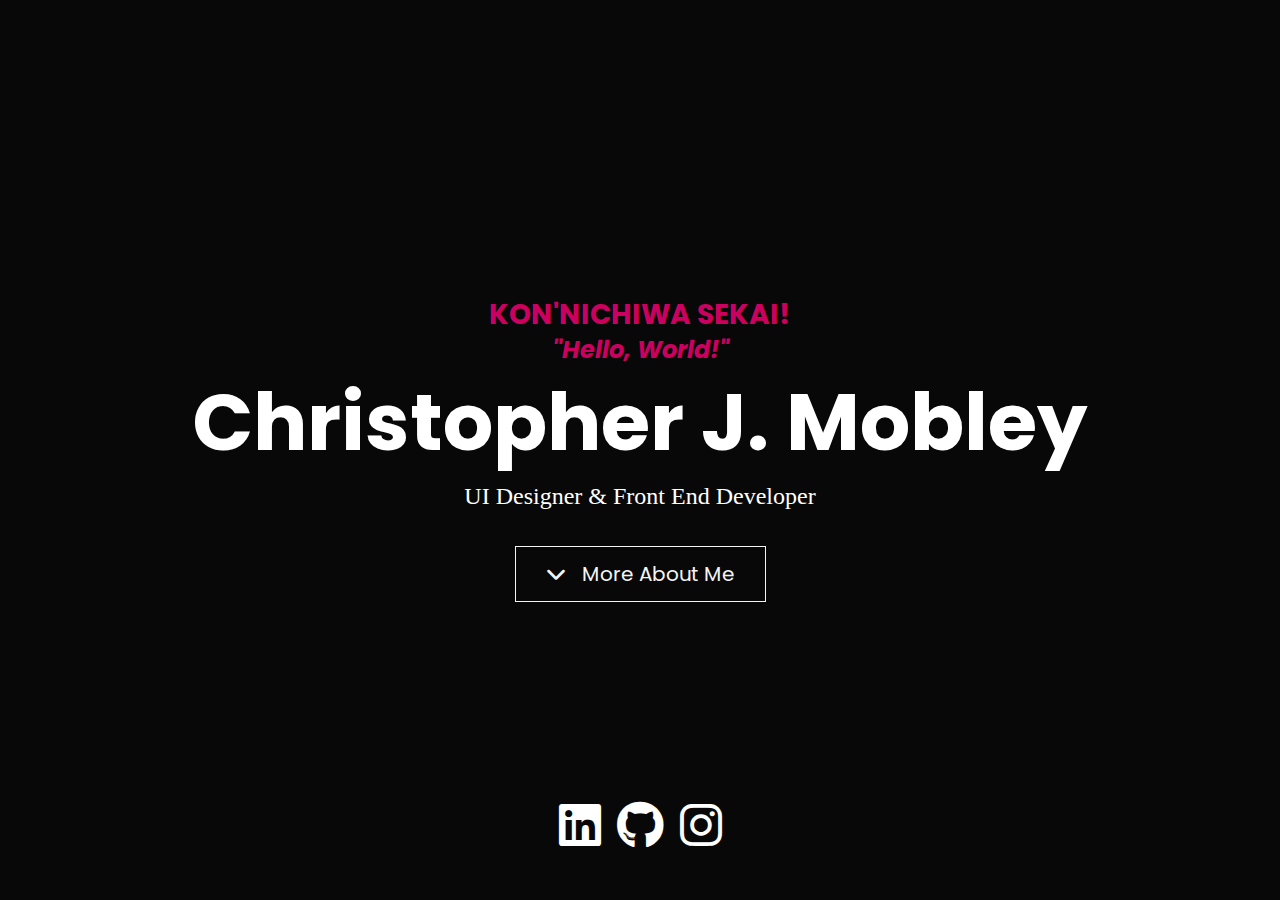
==== index.html @ 1712beb4 "setting up repo" ====
<!DOCTYPE html>
<html lang="en">
  <head>
    <meta charset="UTF-8" />
    <meta name="viewport" content="width=device-width, initial-scale=1.0" />
    <title>Bootstrap 5 Template</title>
    <link rel="stylesheet" href="css/fontawesome.css" />
    <link rel="stylesheet" href="css/lightbox.min.css" />
    <link rel="stylesheet" href="css/bootstrap.css" />
    <link rel="stylesheet" href="css/style.css" />
    <link
      href="https://fonts.googleapis.com/css2?family=Poppins:wght@300;400;600;700&display=swap"
      rel="stylesheet"
    />
    <link
      href="https://fonts.googleapis.com/css2?family=Lora:wght@400;500;600;700&family=Poppins:wght@300;400;600;700&display=swap"
      rel="stylesheet"
    />
    <script defer src="js/bootstrap.bundle.min.js"></script>
    <script defer src="js/lightbox-plus-jquery.min.js"></script>
    <script defer src="js/script.js"></script>
  </head>
  <body>
    <header class="header vh-100 text-center position-relative">
      <div
        class="text-container position-relative h-100 d-flex flex-column justify-content-center align-items-center"
      >
        <h3 class="text-primary fs-3 fw-bold text-uppercase">
          Kon'nichiwa sekai!<br /><span
            class="fs-4 fst-italic text-lowercase text-capitalize"
            >"Hello, World!"</span
          >
        </h3>
        <h1 id="typing-text" class="fw-bold display-1 text-white">
          Christopher J. Mobley
        </h1>

        <p class="roles fs-4 text-white">
          <span>UI Designer &amp;</span><span> Front End Developer</span>
        </p>
        <a href="#about" class="btn btn-outline-light btn-lg mt-3">
          <div class="d-flex">
            <div class="me-3"><i class="fas fa-chevron-down"></i></div>
            <div class="text-start"><span>More About Me</span></div>
          </div>
        </a>
        <div class="social d-flex gap-3 mt-4 position-absolute">
          <a href="#">
            <i class="fab fa-linkedin fa-3x text-white"></i>
          </a>
          <a href="#">
            <i class="fab fa-github fa-3x text-white"></i>
          </a>
          <a href="#">
            <i class="fab fa-instagram fa-3x text-white"></i>
          </a>
        </div>
      </div>
    </header>
  </body>
</html>
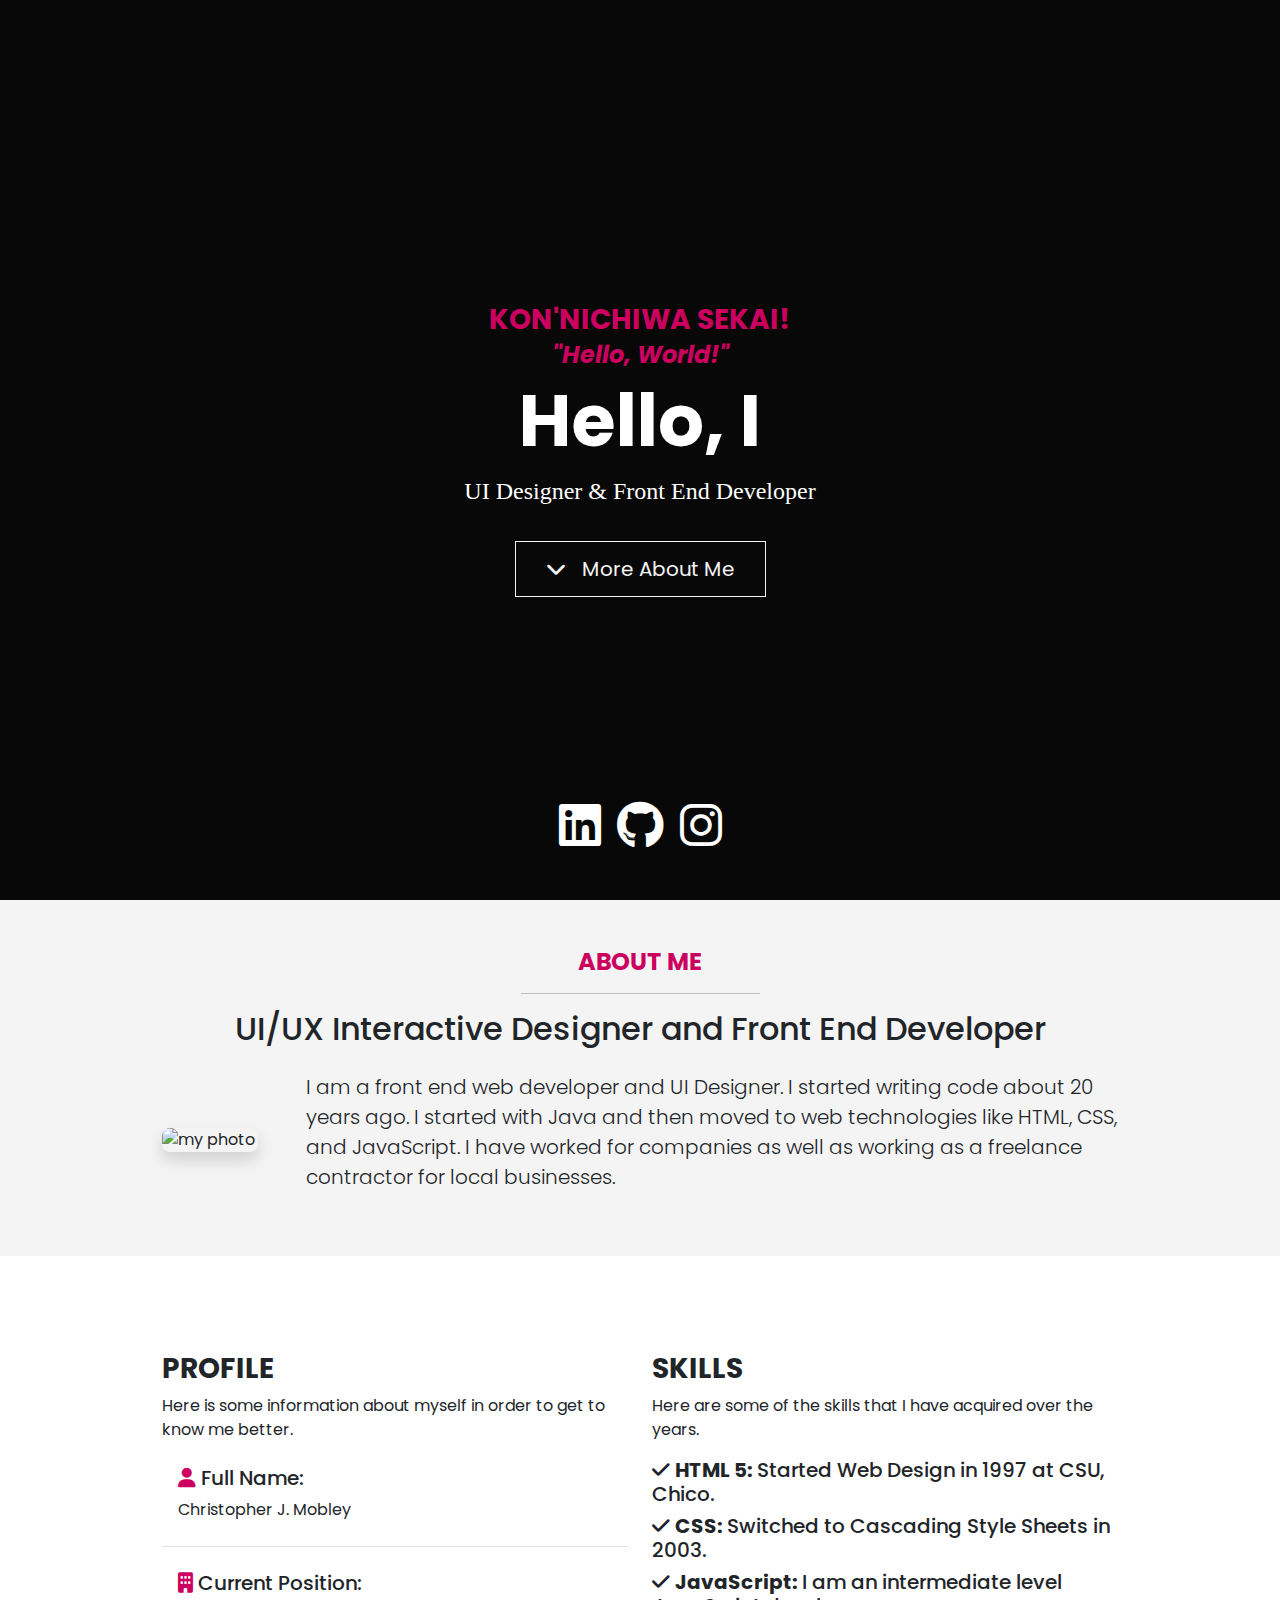
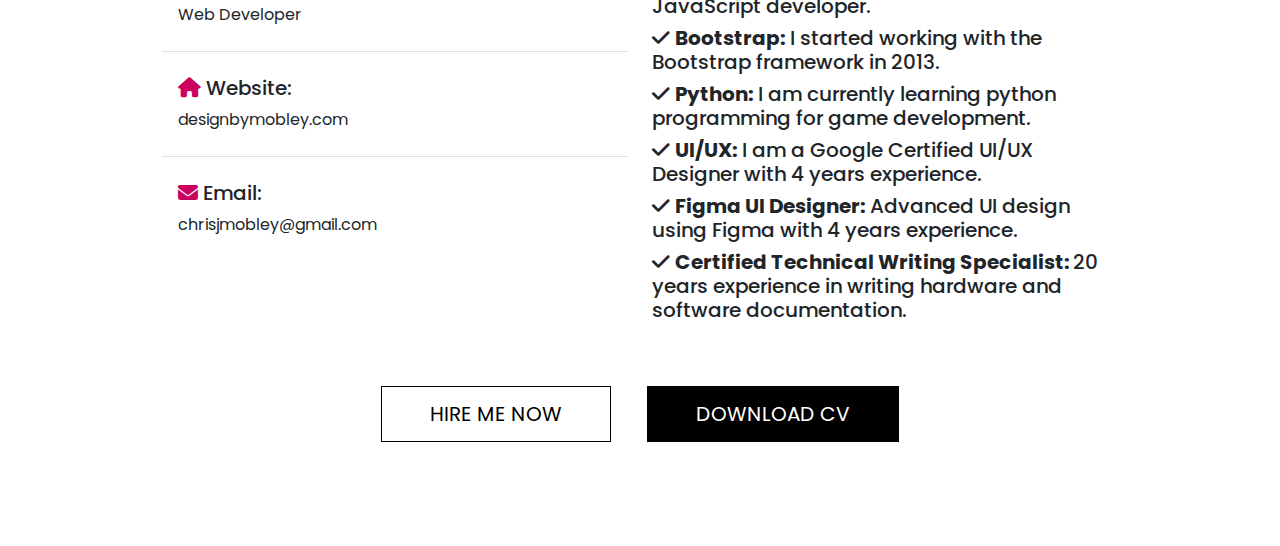
==== commit 5a7bad84: "updated index.html" ====
--- a/index.html
+++ b/index.html
@@ -3,7 +3,7 @@
   <head>
     <meta charset="UTF-8" />
     <meta name="viewport" content="width=device-width, initial-scale=1.0" />
-    <title>Bootstrap 5 Template</title>
+    <title>Christopher Mobley Portfolio</title>
     <link rel="stylesheet" href="css/fontawesome.css" />
     <link rel="stylesheet" href="css/lightbox.min.css" />
     <link rel="stylesheet" href="css/bootstrap.css" />
@@ -31,9 +31,7 @@
             >"Hello, World!"</span
           >
         </h3>
-        <h1 id="typing-text" class="fw-bold display-1 text-white">
-          Christopher J. Mobley
-        </h1>
+        <h1 id="typing-text" class="fw-bold display-2 text-white"></h1>
 
         <p class="roles fs-4 text-white">
           <span>UI Designer &amp;</span><span> Front End Developer</span>
@@ -57,5 +55,134 @@
         </div>
       </div>
     </header>
+    <!-- about section -->
+    <section id="about" class="about bg-light py-5">
+      <div class="container">
+        <div class="text-center">
+          <h4 class="fw-bold text-primary text-uppercase">About Me</h4>
+          <hr class="w-25 mx-auto" />
+          <h2 class="mb-4">
+            UI/UX Interactive Designer and Front End Developer
+          </h2>
+        </div>
+        <!-- content area -->
+        <div class="about-content d-flex align-items-center h-100 gap-5">
+          <img
+            src="images/my-website-pic.jpg"
+            alt="my photo"
+            class="img-fluid about-img rounded-3 shadow"
+          />
+          <p class="lead">
+            I am a front end web developer and UI Designer. I started writing
+            code about 20 years ago. I started with Java and then moved to web
+            technologies like HTML, CSS, and JavaScript. I have worked for
+            companies as well as working as a freelance contractor for local
+            businesses.
+          </p>
+        </div>
+      </div>
+    </section>
+    <!-- profile & skills section -->
+    <section class="profile my-6">
+      <div class="container">
+        <div class="row">
+          <div class="col-md-6">
+            <h3 class="text-uppercase fw-bold">Profile</h3>
+            <p>
+              Here is some information about myself in order to get to know me
+              better.
+            </p>
+            <ul class="list-group list-group-flush">
+              <li class="list-group-item mb-3">
+                <h5 class="text-transform">
+                  <i class="fas fa-user text-primary"></i> Full Name:
+                </h5>
+                <p>Christopher J. Mobley</p>
+              </li>
+              <li class="list-group-item mb-3">
+                <h5 class="text-transform">
+                  <i class="fas fa-building text-primary"></i> Current Position:
+                </h5>
+                <p>Web Developer</p>
+              </li>
+              <li class="list-group-item mb-3">
+                <h5 class="text-transform">
+                  <i class="fas fa-home text-primary"></i> Website:
+                </h5>
+                <p>designbymobley.com</p>
+              </li>
+              <li class="list-group-item mb-3">
+                <h5 class="text-transform">
+                  <i class="fas fa-envelope text-primary"></i> Email:
+                </h5>
+                <p>chrisjmobley@gmail.com</p>
+              </li>
+            </ul>
+          </div>
+          <div class="col-md-6">
+            <h3 class="text-uppercase fw-bold">Skills</h3>
+            <p>
+              Here are some of the skills that I have acquired over the years.
+            </p>
+            <h5>
+              <i class="fas fa-check"></i>
+              <span class="fw-bold">HTML 5:</span> Started Web Design in 1997 at
+              CSU, Chico.
+            </h5>
+            <h5>
+              <i class="fas fa-check"></i>
+              <span class="fw-bold">CSS:</span> Switched to Cascading Style
+              Sheets in 2003.
+            </h5>
+            <h5>
+              <i class="fas fa-check"></i>
+              <span class="fw-bold">JavaScript:</span> I am an intermediate
+              level JavaScript developer.
+            </h5>
+            <h5>
+              <i class="fas fa-check"></i>
+              <span class="fw-bold">Bootstrap:</span> I started working with the
+              Bootstrap framework in 2013.
+            </h5>
+            <h5>
+              <i class="fas fa-check"></i>
+              <span class="fw-bold">Python:</span> I am currently learning
+              python programming for game development.
+            </h5>
+            <h5>
+              <i class="fas fa-check"></i> <span class="fw-bold">UI/UX:</span> I
+              am a Google Certified UI/UX Designer with 4 years experience.
+            </h5>
+            <h5>
+              <i class="fas fa-check"></i>
+              <span class="fw-bold">Figma UI Designer:</span> Advanced UI design
+              using Figma with 4 years experience.
+            </h5>
+            <h5>
+              <i class="fas fa-check"></i>
+              <span class="fw-bold">
+                Certified Technical Writing Specialist:
+              </span>
+              20 years experience in writing hardware and software
+              documentation.
+            </h5>
+          </div>
+        </div>
+        <div class="row mt-5 text-center">
+          <div class="col-12">
+            <a
+              href="#"
+              class="btn btn-outline-dark btn-lg text-uppercase px-5 mx-3 my-2"
+              >Hire Me Now</a
+            >
+            <a
+              href="#"
+              class="btn btn-dark btn-lg text-uppercase px-5 mx-3 my-2"
+              >Download CV</a
+            >
+          </div>
+        </div>
+      </div>
+    </section>
   </body>
 </html>
--- a/css/style.css
+++ b/css/style.css
@@ -25,6 +25,10 @@
   font-family: "lora-regular", serif;
 }
 
+.about-img {
+  width: 20rem;
+}
+
 @media (max-width: 768px) {
   .header .text-container {
     padding: 0 20px;
@@ -35,4 +39,7 @@
   .header .social i {
     font-size: 1.5rem;
   }
+  .about-content {
+    flex-direction: column;
+  }
 }
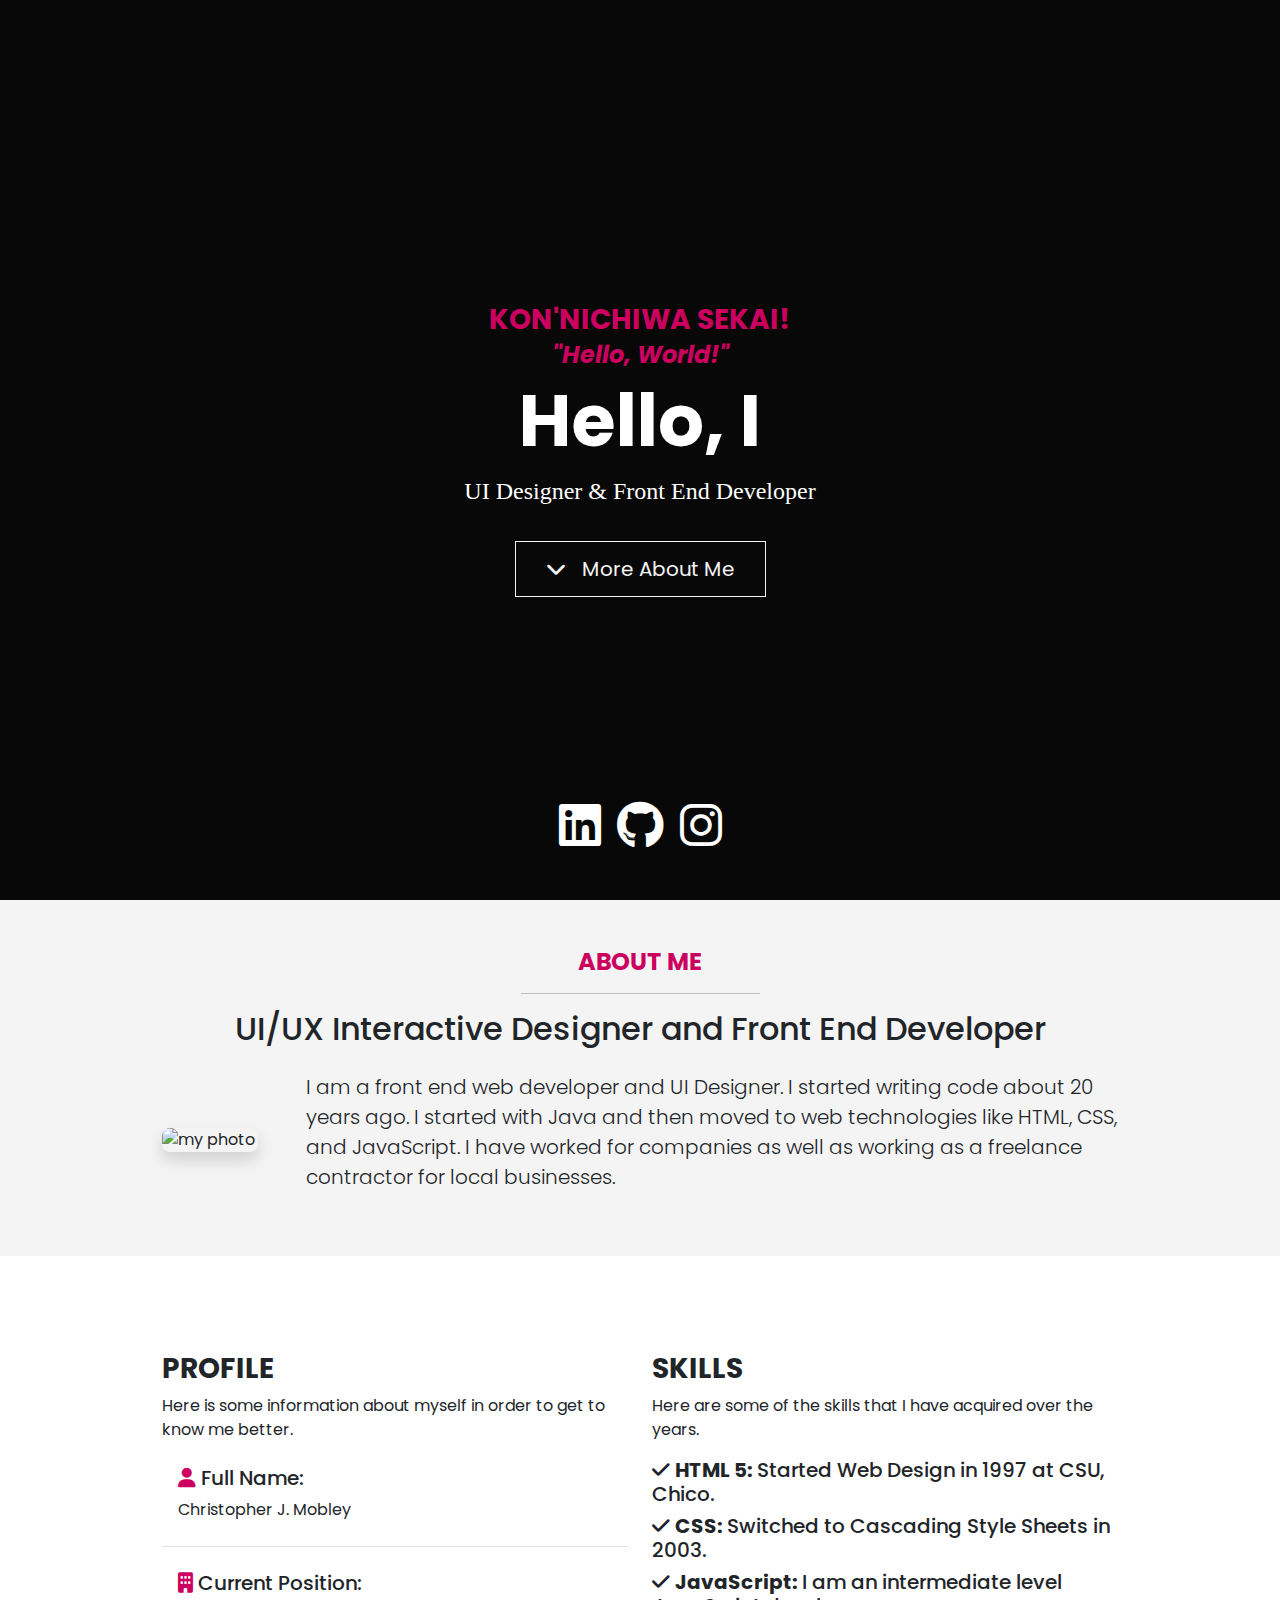
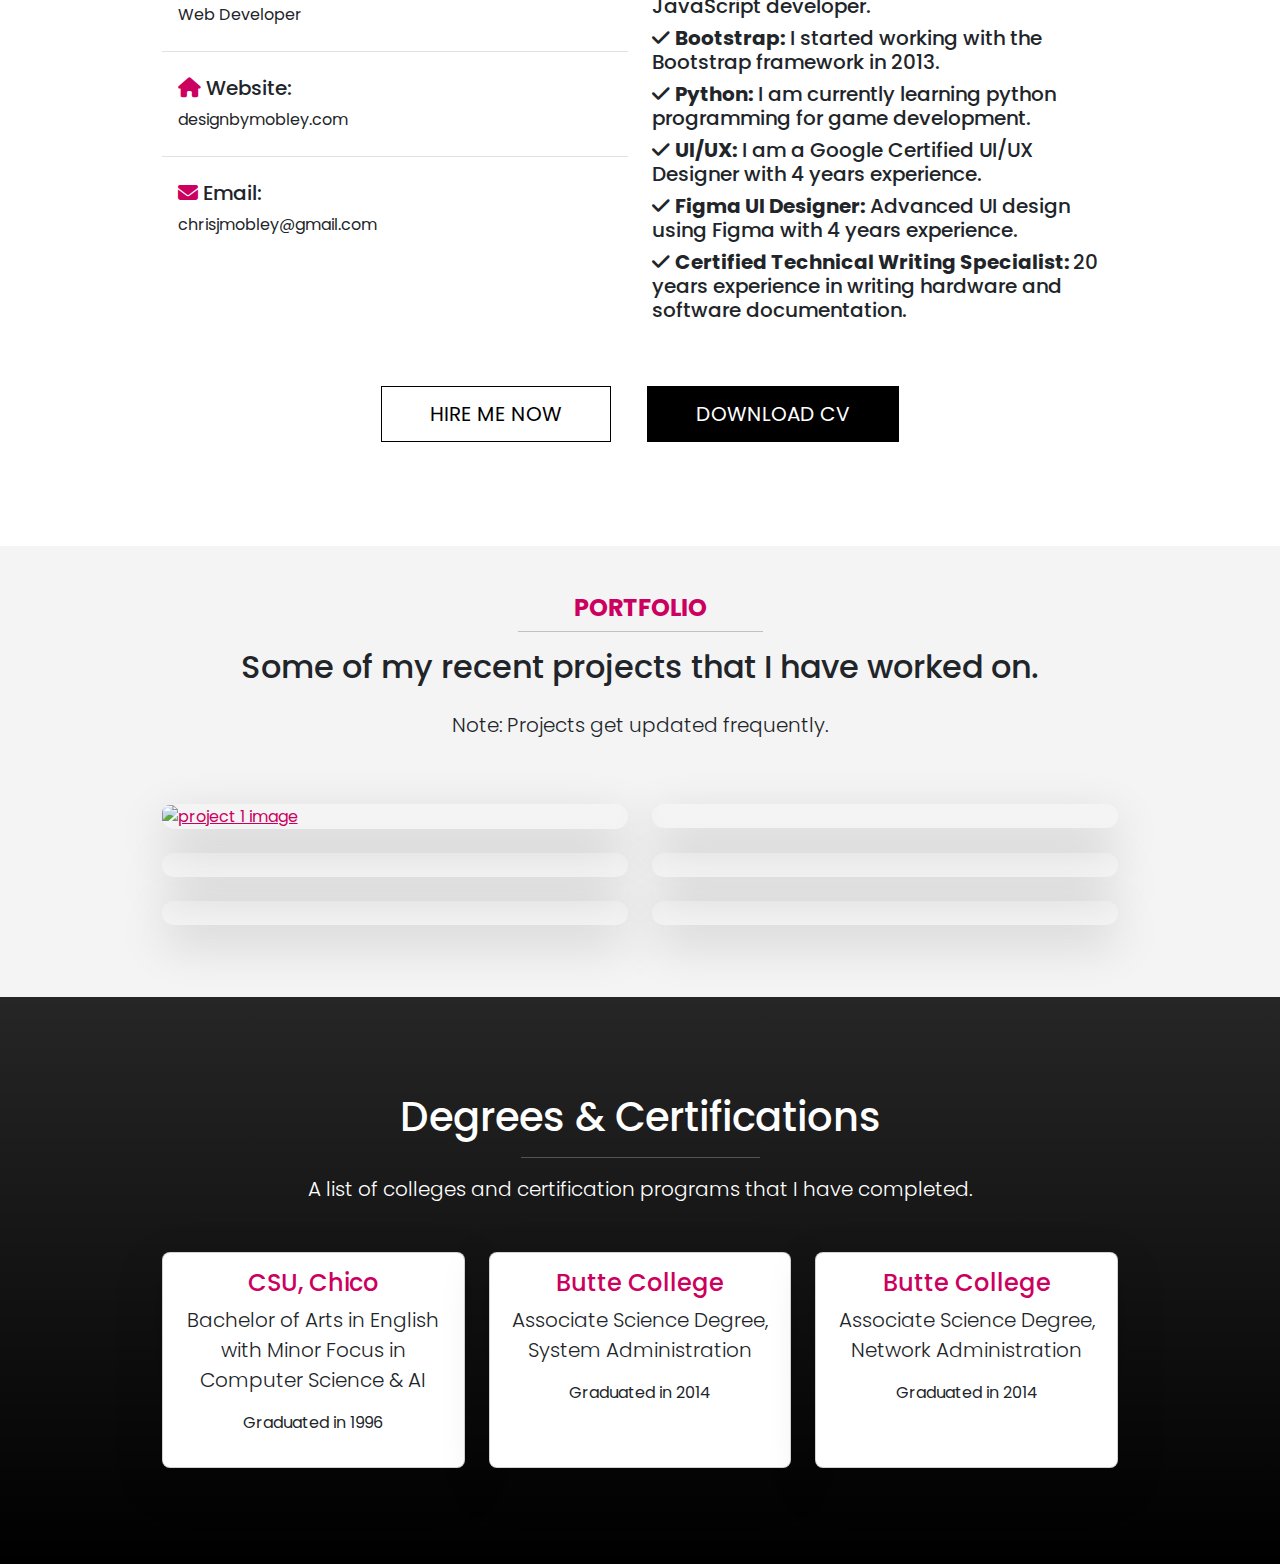
==== commit 2815ae30: "updated index.html" ====
--- a/index.html
+++ b/index.html
@@ -184,5 +184,165 @@
         </div>
       </div>
     </section>
+    <!-- portfolio -->
+    <section class="portfolio py-5 bg-light">
+      <div class="container">
+        <div class="row text-center mb-5">
+          <h4 class="text-uppercase text-primary fw-bold">Portfolio</h4>
+          <hr class="w-25 mx-auto" />
+          <h2 class="mb-4">
+            Some of my recent projects that I have worked on.
+          </h2>
+          <p class="lead">Note: Projects get updated frequently.</p>
+        </div>
+        <div class="row">
+          <div class="col-md-6 mb-4">
+            <div class="project shadow-lg rounded-5">
+              <a
+                href="images/project1.jpg"
+                data-title="Clipboard Landing Page"
+                data-lightbox="images"
+              >
+                <img
+                  src="images/project1.jpg"
+                  class="img-fluid rounded-3"
+                  alt="project 1 image"
+                />
+              </a>
+            </div>
+          </div>
+          <div class="col-md-6 mb-4">
+            <div class="project shadow-lg rounded-5">
+              <a
+                href="images/project2.jpg"
+                data-lightbox="images"
+                data-title="Loop Studios Website"
+              >
+                <img
+                  src="images/project2.jpg"
+                  alt=""
+                  class="img-fluid rounded-3"
+                />
+              </a>
+            </div>
+          </div>
+
+          <div class="col-md-6 mb-4">
+            <div class="project shadow-lg rounded-5">
+              <a
+                href="images/project3.jpg"
+                data-lightbox="images"
+                data-title="Shortly Website"
+              >
+                <img
+                  src="images/project3.jpg"
+                  alt=""
+                  class="img-fluid rounded-3"
+                />
+              </a>
+            </div>
+          </div>
+
+          <div class="col-md-6 mb-4">
+            <div class="project shadow-lg rounded-5">
+              <a
+                href="images/project4.jpg"
+                data-lightbox="images"
+                data-title="Flyo Website"
+              >
+                <img
+                  src="images/project4.jpg"
+                  alt=""
+                  class="img-fluid rounded-3"
+                />
+              </a>
+            </div>
+          </div>
+
+          <div class="col-md-6 mb-4">
+            <div class="project shadow-lg rounded-5">
+              <a
+                href="images/project5.jpg"
+                data-lightbox="images"
+                data-title="Bookmark Website"
+              >
+                <img
+                  src="images/project5.jpg"
+                  alt=""
+                  class="img-fluid rounded-3"
+                />
+              </a>
+            </div>
+          </div>
+          <div class="col-md-6 mb-4">
+            <div class="project shadow-lg rounded-5">
+              <a
+                href="images/project6.jpg"
+                data-lightbox="images"
+                data-title="Grid Layout"
+              >
+                <img
+                  src="images/project6.jpg"
+                  alt=""
+                  class="img-fluid rounded-3"
+                />
+              </a>
+            </div>
+          </div>
+        </div>
+      </div>
+    </section>
+    <!-- academics -->
+    <section class="academics text-bg-dark bg-gradient p-6 text-center">
+      <div class="container">
+        <div class="row">
+          <div class="col-12">
+            <h1>Degrees & Certifications</h1>
+            <hr class="w-25 mx-auto" />
+            <p class="lead mb-5">
+              A list of colleges and certification programs that I have
+              completed.
+            </p>
+          </div>
+        </div>
+        <div class="row">
+          <div class="col-md-4 d-flex align-items-stretch">
+            <div class="card shadow-lg rounded-3">
+              <div class="card-body">
+                <h4 class="text-primary">CSU, Chico</h4>
+                <p class="lead">
+                  Bachelor of Arts in English with Minor Focus in Computer
+                  Science & AI
+                </p>
+                <p>Graduated in 1996</p>
+              </div>
+            </div>
+          </div>
+          <div class="col-md-4 d-flex align-items-stretch">
+            <div class="card shadow-lg rounded-3">
+              <div class="card-body">
+                <h4 class="text-primary">Butte College</h4>
+                <p class="lead">
+                  Associate Science Degree, System Administration
+                </p>
+                <p>Graduated in 2014</p>
+              </div>
+            </div>
+          </div>
+          <div class="col-md-4 d-flex align-items-stretch">
+            <div class="card shadow-lg rounded-3">
+              <div class="card-body">
+                <h4 class="text-primary">Butte College</h4>
+                <p class="lead">
+                  Associate Science Degree, Network Administration
+                </p>
+                <p>Graduated in 2014</p>
+              </div>
+            </div>
+          </div>
+        </div>
+      </div>
+    </section>
+    <!-- services -->
   </body>
 </html>
--- a/css/style.css
+++ b/css/style.css
@@ -29,6 +29,12 @@
   width: 20rem;
 }
 
+.project:hover {
+  transform: scale(1.05);
+  transition: all 0.5s ease;
+  opacity: 0.8;
+}
+
 @media (max-width: 768px) {
   .header .text-container {
     padding: 0 20px;
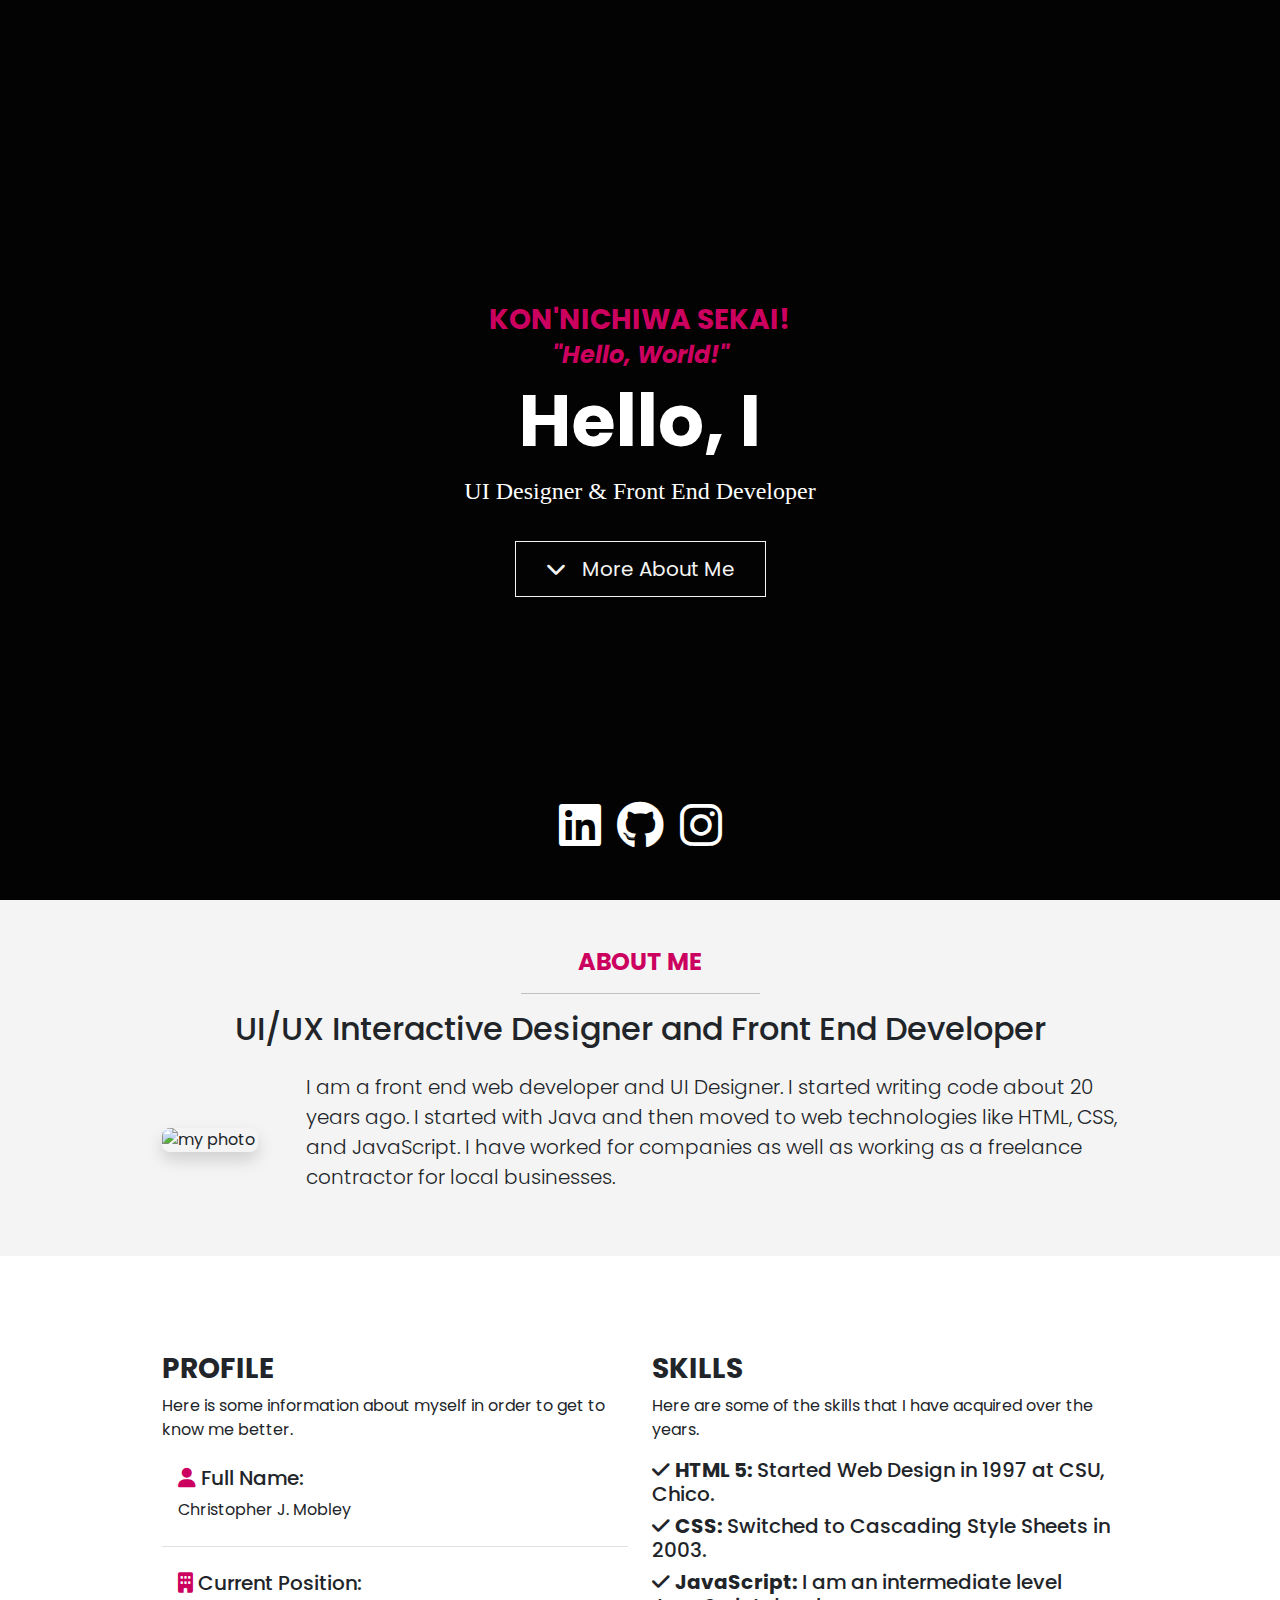
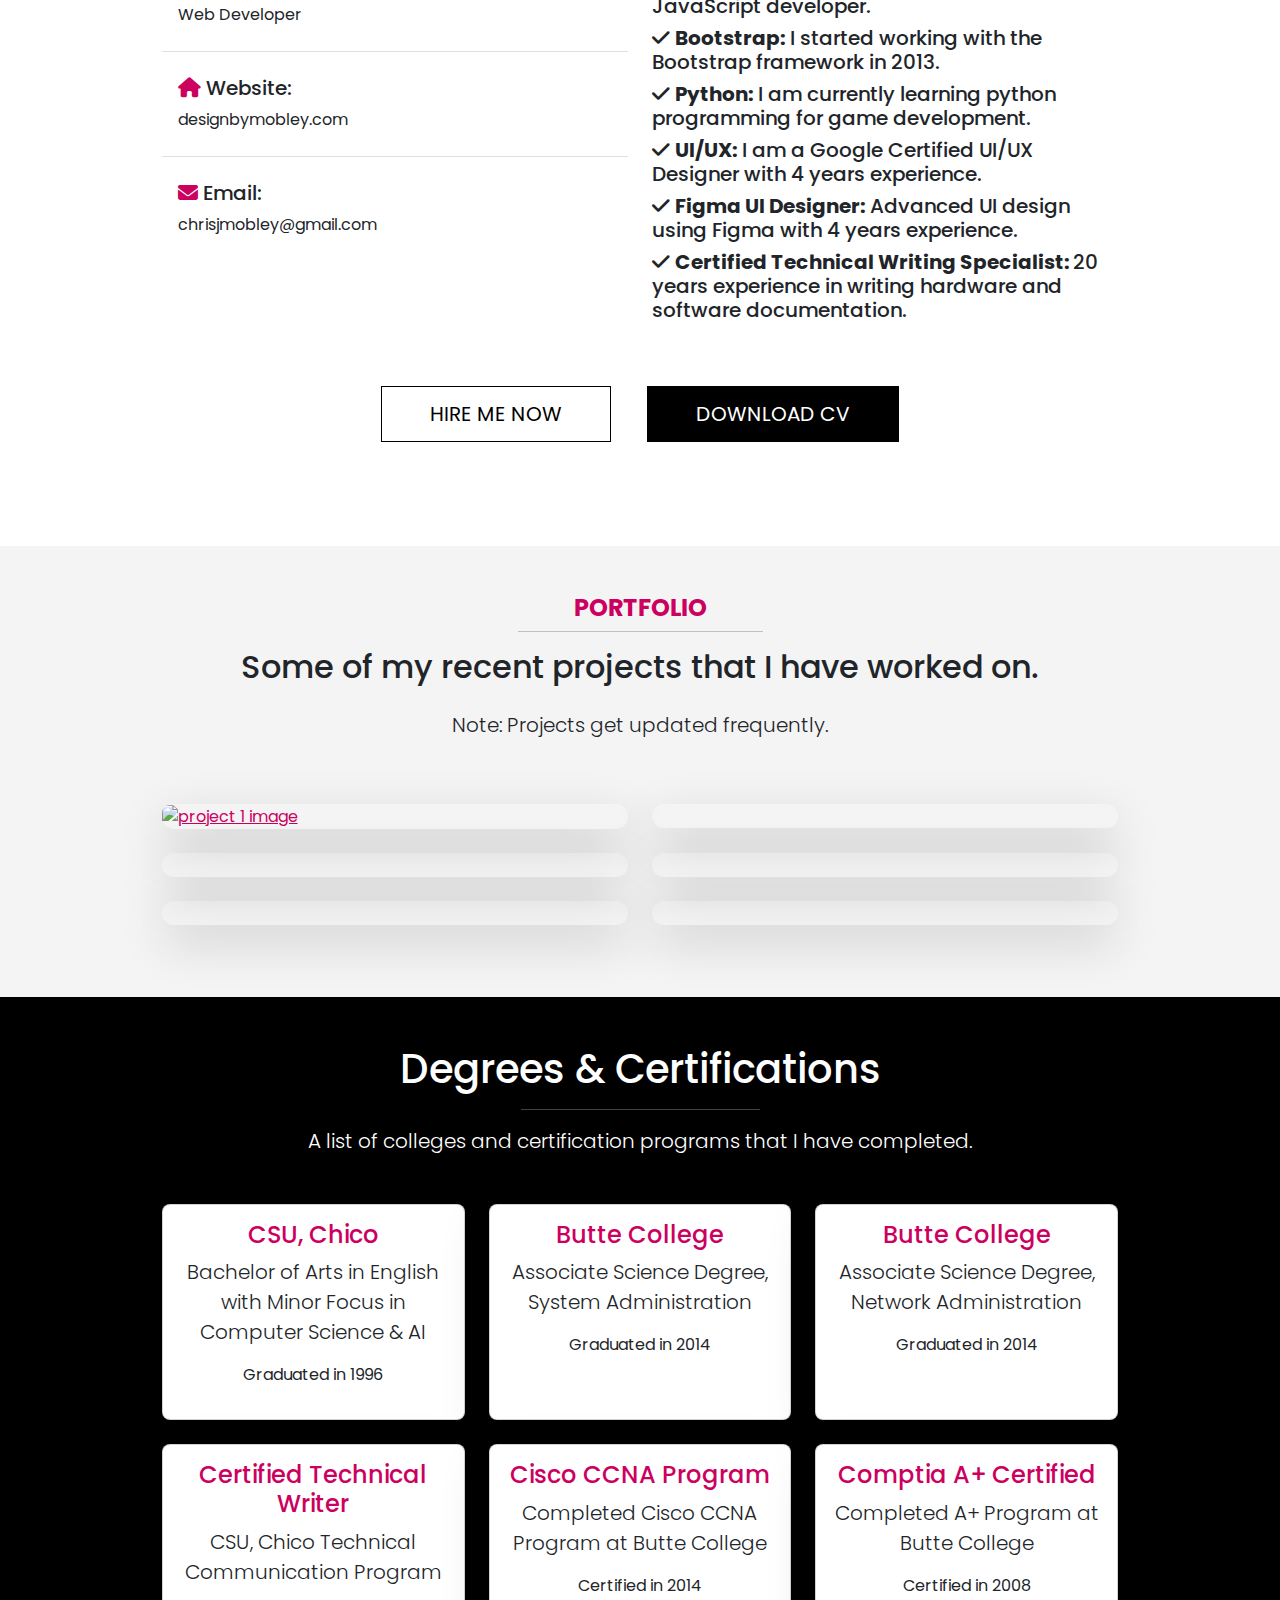
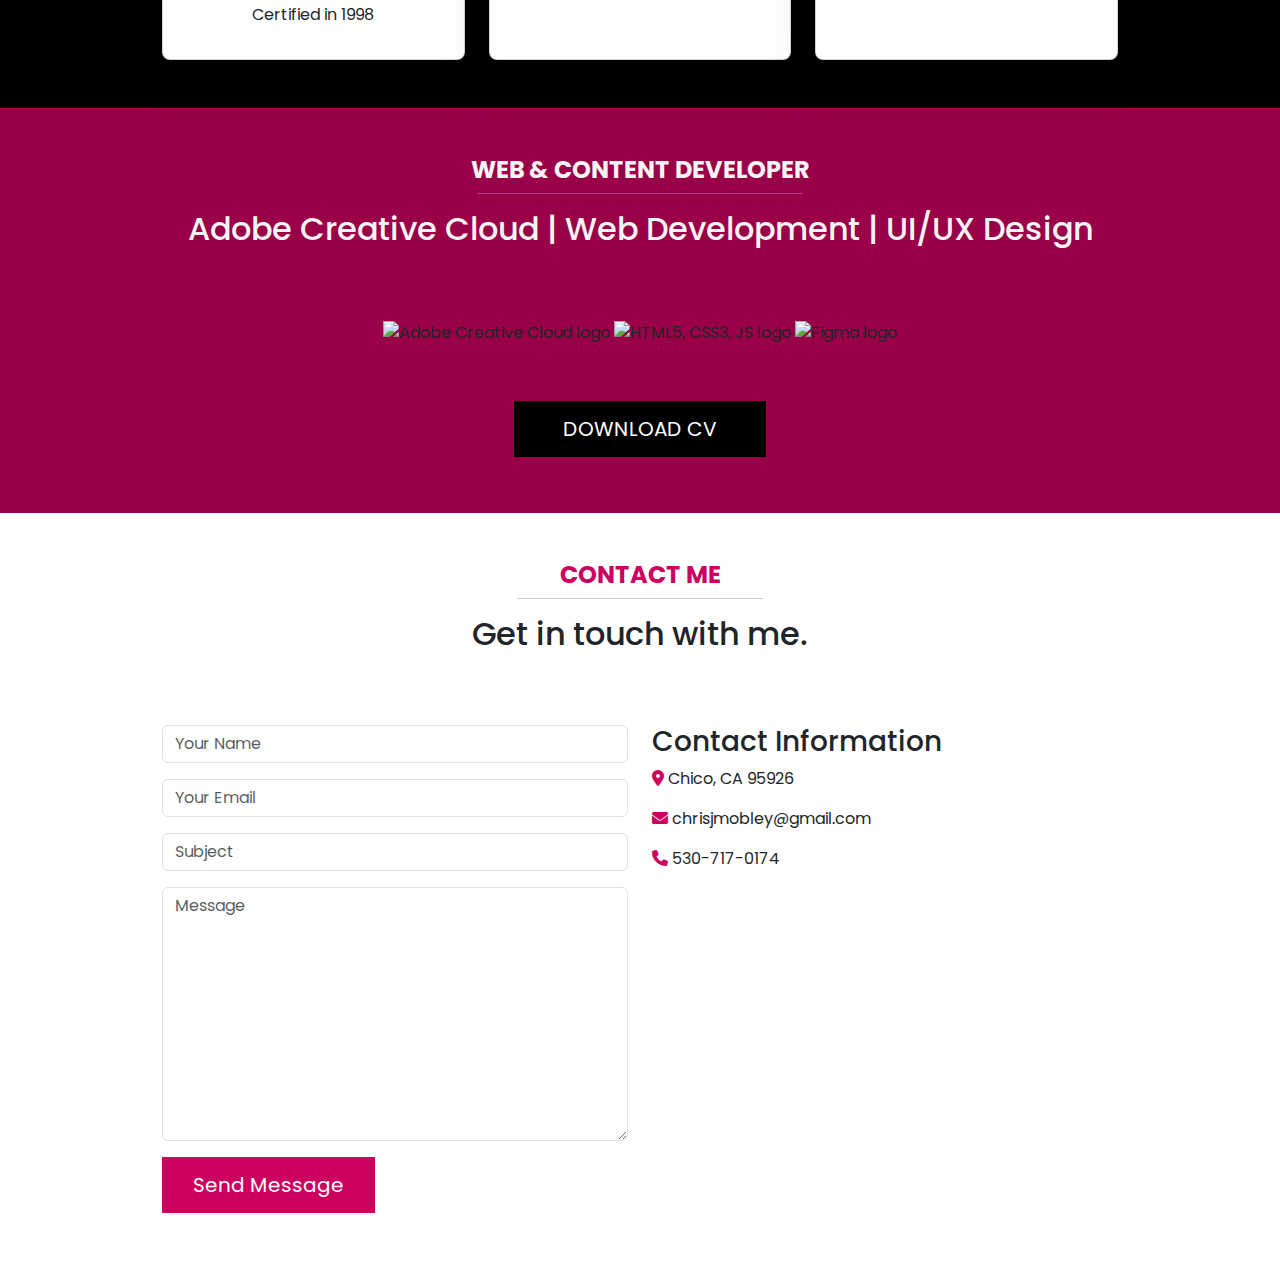
==== commit f5fe22f9: "finished base layout" ====
--- a/index.html
+++ b/index.html
@@ -293,8 +293,8 @@
       </div>
     </section>
     <!-- academics -->
-    <section class="academics text-bg-dark bg-gradient p-6 text-center">
-      <div class="container">
+    <section class="academics text-bg-dark p-5 text-center">
+      <div class="container position-relative">
         <div class="row">
           <div class="col-12">
             <h1>Degrees & Certifications</h1>
@@ -340,9 +340,138 @@
               </div>
             </div>
           </div>
+          <div class="row"></div>
+        </div>
+        <div class="row mt-4">
+          <div class="col-md-4 d-flex align-items-stretch">
+            <div class="card shadow-lg rounded-3">
+              <div class="card-body">
+                <h4 class="text-primary">Certified Technical Writer</h4>
+                <p class="lead">CSU, Chico Technical Communication Program</p>
+                <p>Certified in 1998</p>
+              </div>
+            </div>
+          </div>
+          <div class="col-md-4 d-flex align-items-stretch">
+            <div class="card shadow-lg rounded-3">
+              <div class="card-body">
+                <h4 class="text-primary">Cisco CCNA Program</h4>
+                <p class="lead">
+                  Completed Cisco CCNA Program at Butte College
+                </p>
+                <p>Certified in 2014</p>
+              </div>
+            </div>
+          </div>
+          <div class="col-md-4 d-flex align-items-stretch">
+            <div class="card shadow-lg rounded-3">
+              <div class="card-body">
+                <h4 class="text-primary">Comptia A+ Certified</h4>
+                <p class="lead">Completed A+ Program at Butte College</p>
+                <p>Certified in 2008</p>
+              </div>
+            </div>
+          </div>
         </div>
       </div>
     </section>
     <!-- services -->
+    <section class="services bg-secondary py-5">
+      <div class="row text-center mb-5 text-light">
+        <h4 class="text-uppercase text-light fw-bold">
+          Web & Content Developer
+        </h4>
+        <hr class="w-25 mx-auto" />
+        <h2 class="mb-4">
+          Adobe Creative Cloud | Web Development | UI/UX Design
+        </h2>
+      </div>
+      <div class="container d-flex justify-content-center align-items-center">
+        <div class="row">
+          <div class="col-12">
+            <img
+              src="images/adobe-cc-logo.png"
+              alt="Adobe Creative Cloud logo"
+            />
+            <img src="images/web-logos.png" alt="HTML5, CSS3, JS logo" />
+            <img src="images/figma-icon.png" alt="Figma logo" />
+          </div>
+        </div>
+      </div>
+      <div class="container">
+        <div class="row mt-5 text-center">
+          <div class="col-12">
+            <a
+              href="#"
+              class="btn btn-dark btn-lg text-uppercase px-5 mx-3 my-2"
+              >Download CV</a
+            >
+          </div>
+        </div>
+      </div>
+    </section>
+    <!-- contact -->
+    <section class="contact py-5">
+      <div class="container">
+        <div class="row text-center mb-5">
+          <h4 class="text-uppercase text-primary fw-bold">Contact Me</h4>
+          <hr class="w-25 mx-auto" />
+          <h2 class="mb-4">Get in touch with me.</h2>
+        </div>
+        <div class="row">
+          <div class="col-md-6">
+            <form action="">
+              <div class="mb-3">
+                <input
+                  type="text"
+                  class="form-control"
+                  placeholder="Your Name"
+                />
+              </div>
+              <div class="mb-3">
+                <input
+                  type="email"
+                  class="form-control"
+                  placeholder="Your Email"
+                />
+              </div>
+              <div class="mb-3">
+                <input type="text" class="form-control" placeholder="Subject" />
+              </div>
+              <div class="mb-3">
+                <textarea
+                  name=""
+                  id=""
+                  cols="30"
+                  rows="10"
+                  class="form-control"
+                  placeholder="Message"
+                ></textarea>
+              </div>
+              <button type="submit" class="btn btn-primary btn-lg">
+                Send Message
+              </button>
+            </form>
+          </div>
+          <div class="col-md-6">
+            <div class="contact-info">
+              <h3>Contact Information</h3>
+              <p>
+                <i class="fas fa-map-marker-alt text-primary"></i> Chico, CA
+                95926
+              </p>
+              <p>
+                <i class="fas fa-envelope text-primary"></i>
+                chrisjmobley@gmail.com
+              </p>
+              <p>
+                <i class="fas fa-phone text-primary"></i>
+                530-717-0174
+              </p>
+            </div>
+          </div>
+        </div>
+      </div>
+    </section>
   </body>
 </html>
--- a/css/style.css
+++ b/css/style.css
@@ -35,6 +35,25 @@
   opacity: 0.8;
 }
 
+.academics {
+  background: url("../images/bg.jpg") no-repeat center center/cover;
+  background-attachment: fixed;
+}
+
+.academics::after {
+  content: "";
+  background: rgba(0, 0, 0, 0.6);
+  position: absolute;
+  top: 0;
+  left: 0;
+  width: 100%;
+  height: 100%;
+}
+
+.academics .container {
+  z-index: 10;
+}
+
 @media (max-width: 768px) {
   .header .text-container {
     padding: 0 20px;
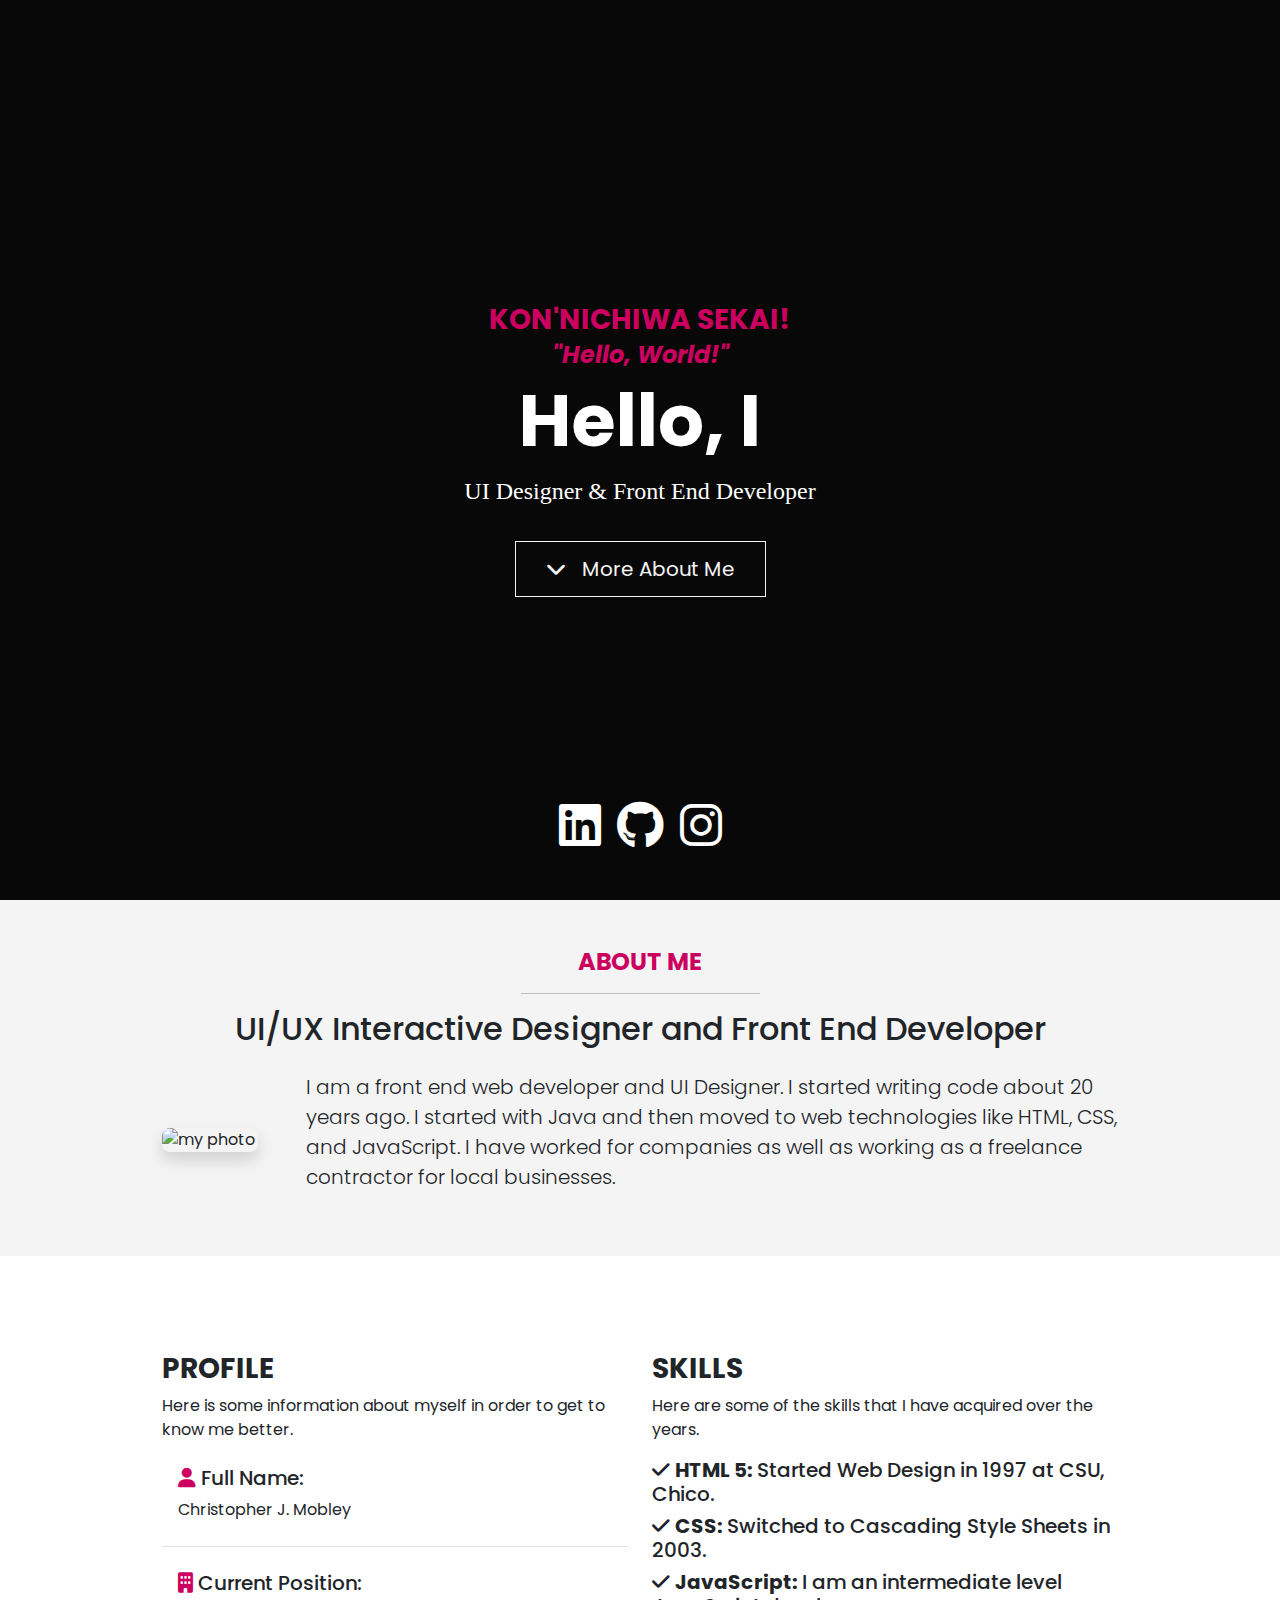
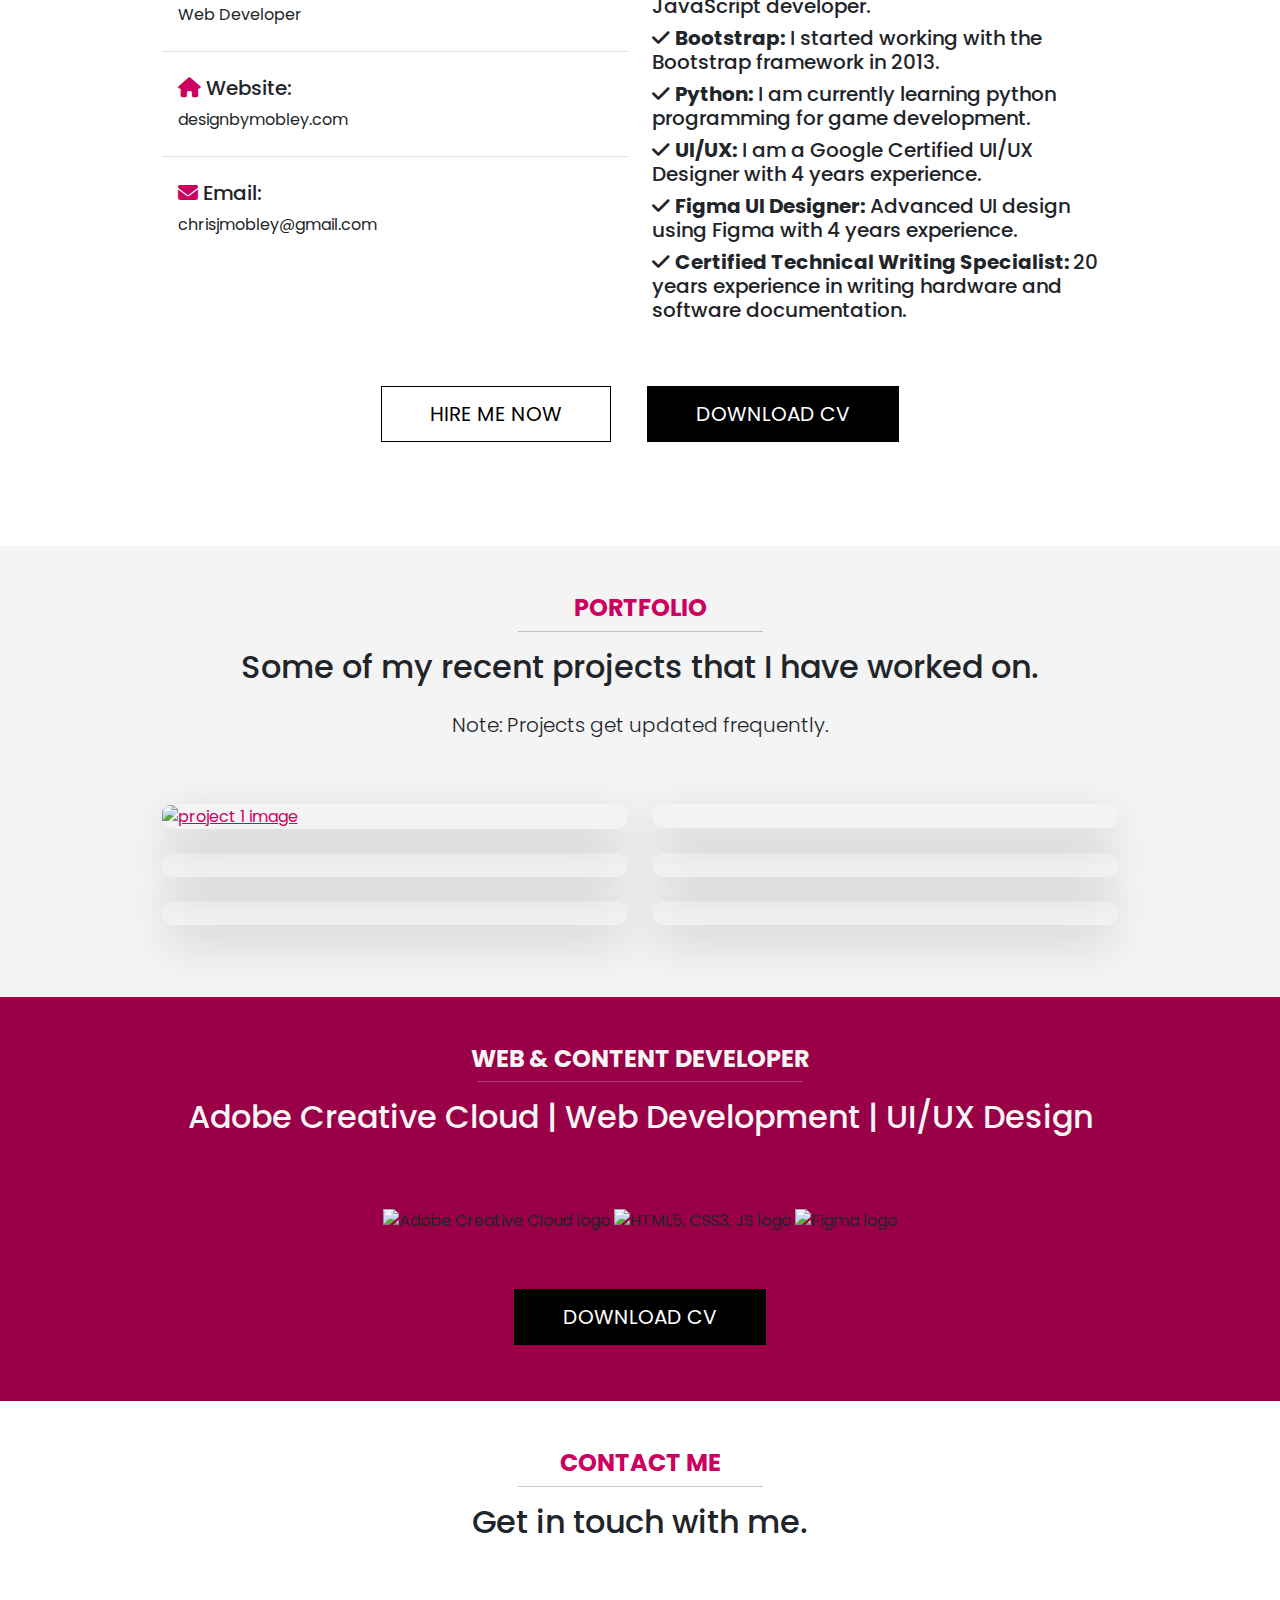
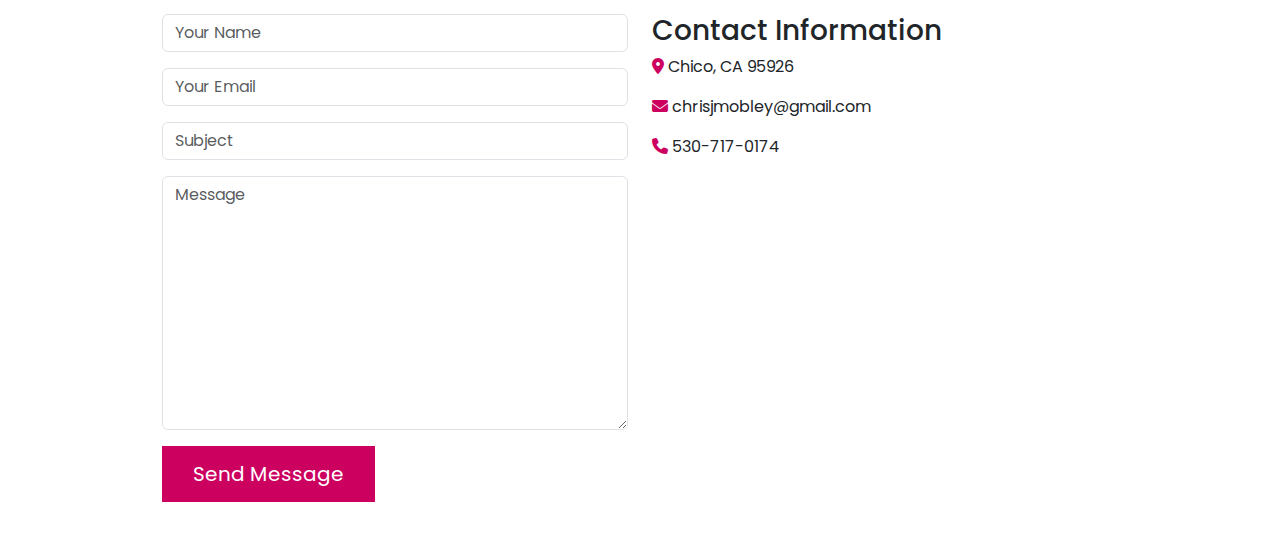
==== commit 4920d450: "fixed layout issue" ====
--- a/index.html
+++ b/index.html
@@ -293,88 +293,7 @@
       </div>
     </section>
     <!-- academics -->
-    <section class="academics text-bg-dark p-5 text-center">
-      <div class="container position-relative">
-        <div class="row">
-          <div class="col-12">
-            <h1>Degrees & Certifications</h1>
-            <hr class="w-25 mx-auto" />
-            <p class="lead mb-5">
-              A list of colleges and certification programs that I have
-              completed.
-            </p>
-          </div>
-        </div>
-        <div class="row">
-          <div class="col-md-4 d-flex align-items-stretch">
-            <div class="card shadow-lg rounded-3">
-              <div class="card-body">
-                <h4 class="text-primary">CSU, Chico</h4>
-                <p class="lead">
-                  Bachelor of Arts in English with Minor Focus in Computer
-                  Science & AI
-                </p>
-                <p>Graduated in 1996</p>
-              </div>
-            </div>
-          </div>
-          <div class="col-md-4 d-flex align-items-stretch">
-            <div class="card shadow-lg rounded-3">
-              <div class="card-body">
-                <h4 class="text-primary">Butte College</h4>
-                <p class="lead">
-                  Associate Science Degree, System Administration
-                </p>
-                <p>Graduated in 2014</p>
-              </div>
-            </div>
-          </div>
-          <div class="col-md-4 d-flex align-items-stretch">
-            <div class="card shadow-lg rounded-3">
-              <div class="card-body">
-                <h4 class="text-primary">Butte College</h4>
-                <p class="lead">
-                  Associate Science Degree, Network Administration
-                </p>
-                <p>Graduated in 2014</p>
-              </div>
-            </div>
-          </div>
-          <div class="row"></div>
-        </div>
-        <div class="row mt-4">
-          <div class="col-md-4 d-flex align-items-stretch">
-            <div class="card shadow-lg rounded-3">
-              <div class="card-body">
-                <h4 class="text-primary">Certified Technical Writer</h4>
-                <p class="lead">CSU, Chico Technical Communication Program</p>
-                <p>Certified in 1998</p>
-              </div>
-            </div>
-          </div>
-          <div class="col-md-4 d-flex align-items-stretch">
-            <div class="card shadow-lg rounded-3">
-              <div class="card-body">
-                <h4 class="text-primary">Cisco CCNA Program</h4>
-                <p class="lead">
-                  Completed Cisco CCNA Program at Butte College
-                </p>
-                <p>Certified in 2014</p>
-              </div>
-            </div>
-          </div>
-          <div class="col-md-4 d-flex align-items-stretch">
-            <div class="card shadow-lg rounded-3">
-              <div class="card-body">
-                <h4 class="text-primary">Comptia A+ Certified</h4>
-                <p class="lead">Completed A+ Program at Butte College</p>
-                <p>Certified in 2008</p>
-              </div>
-            </div>
-          </div>
-        </div>
-      </div>
-    </section>
+
     <!-- services -->
     <section class="services bg-secondary py-5">
       <div class="row text-center mb-5 text-light">
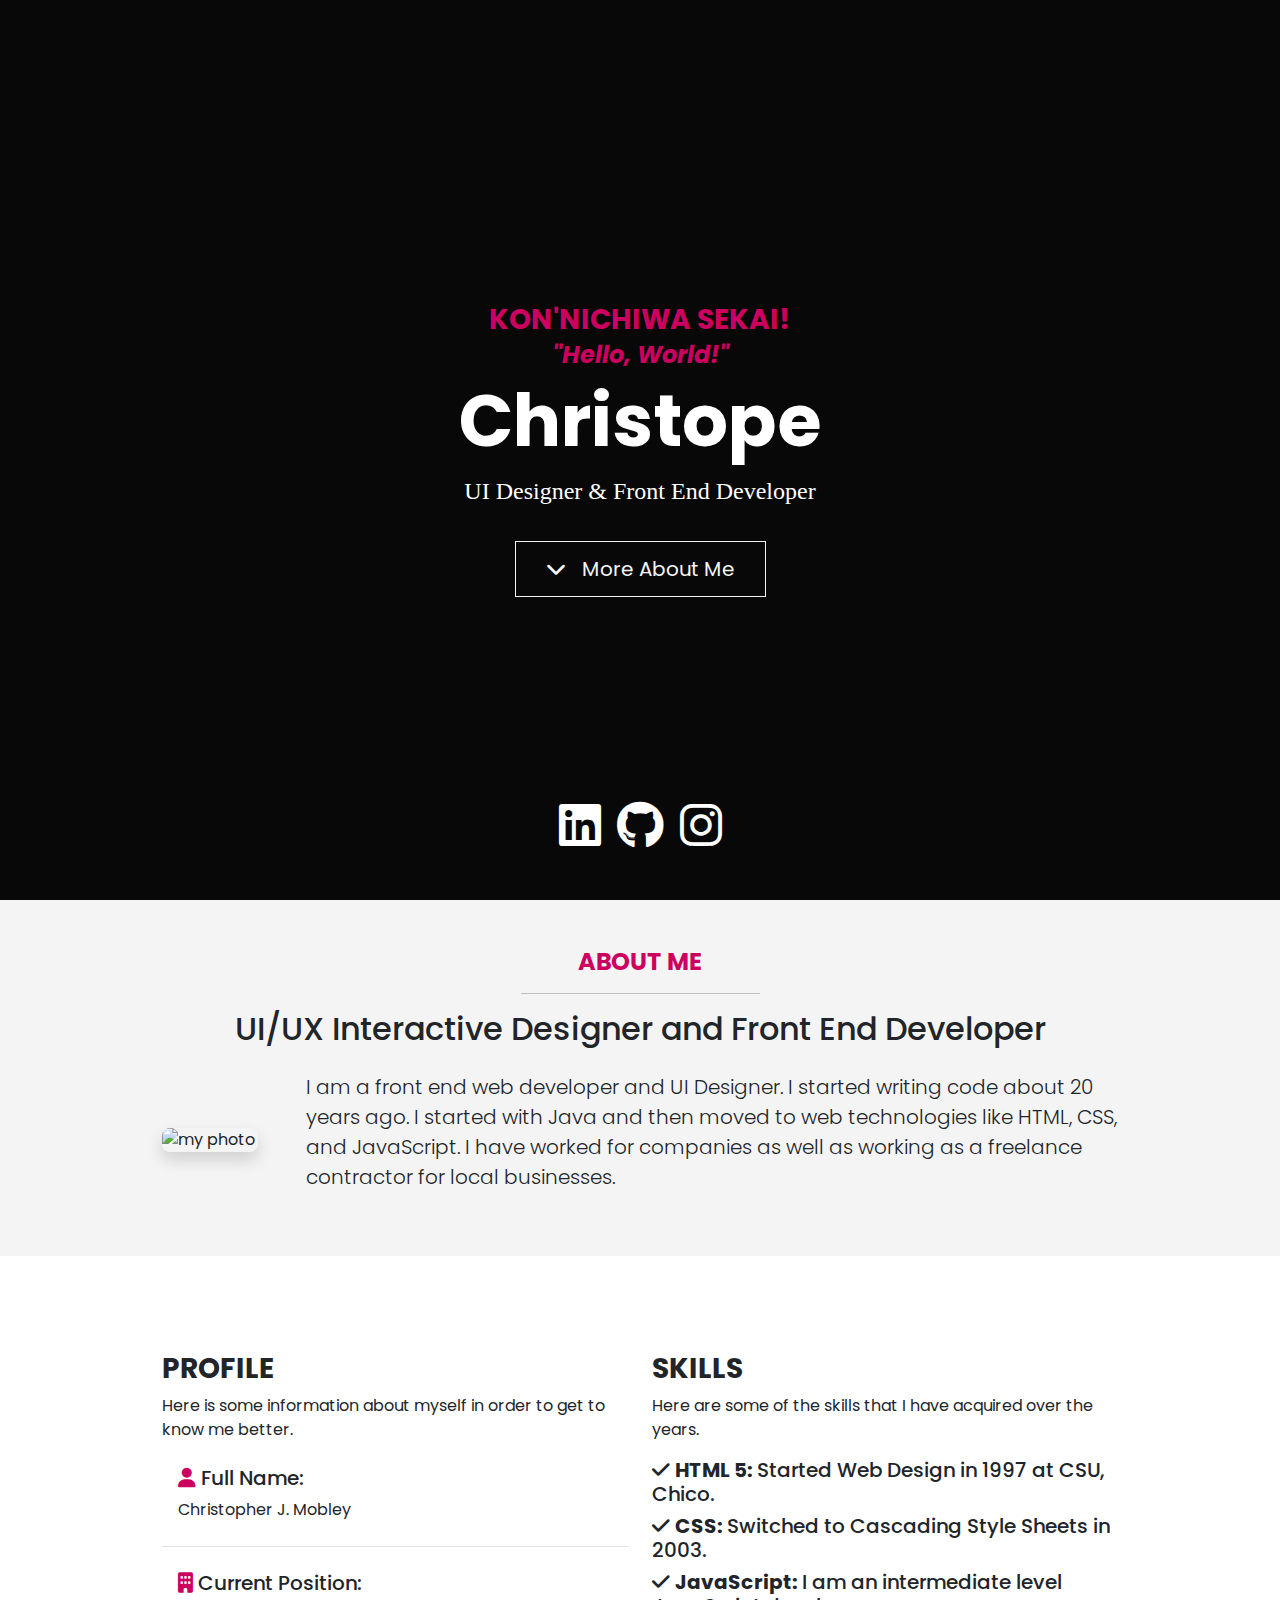
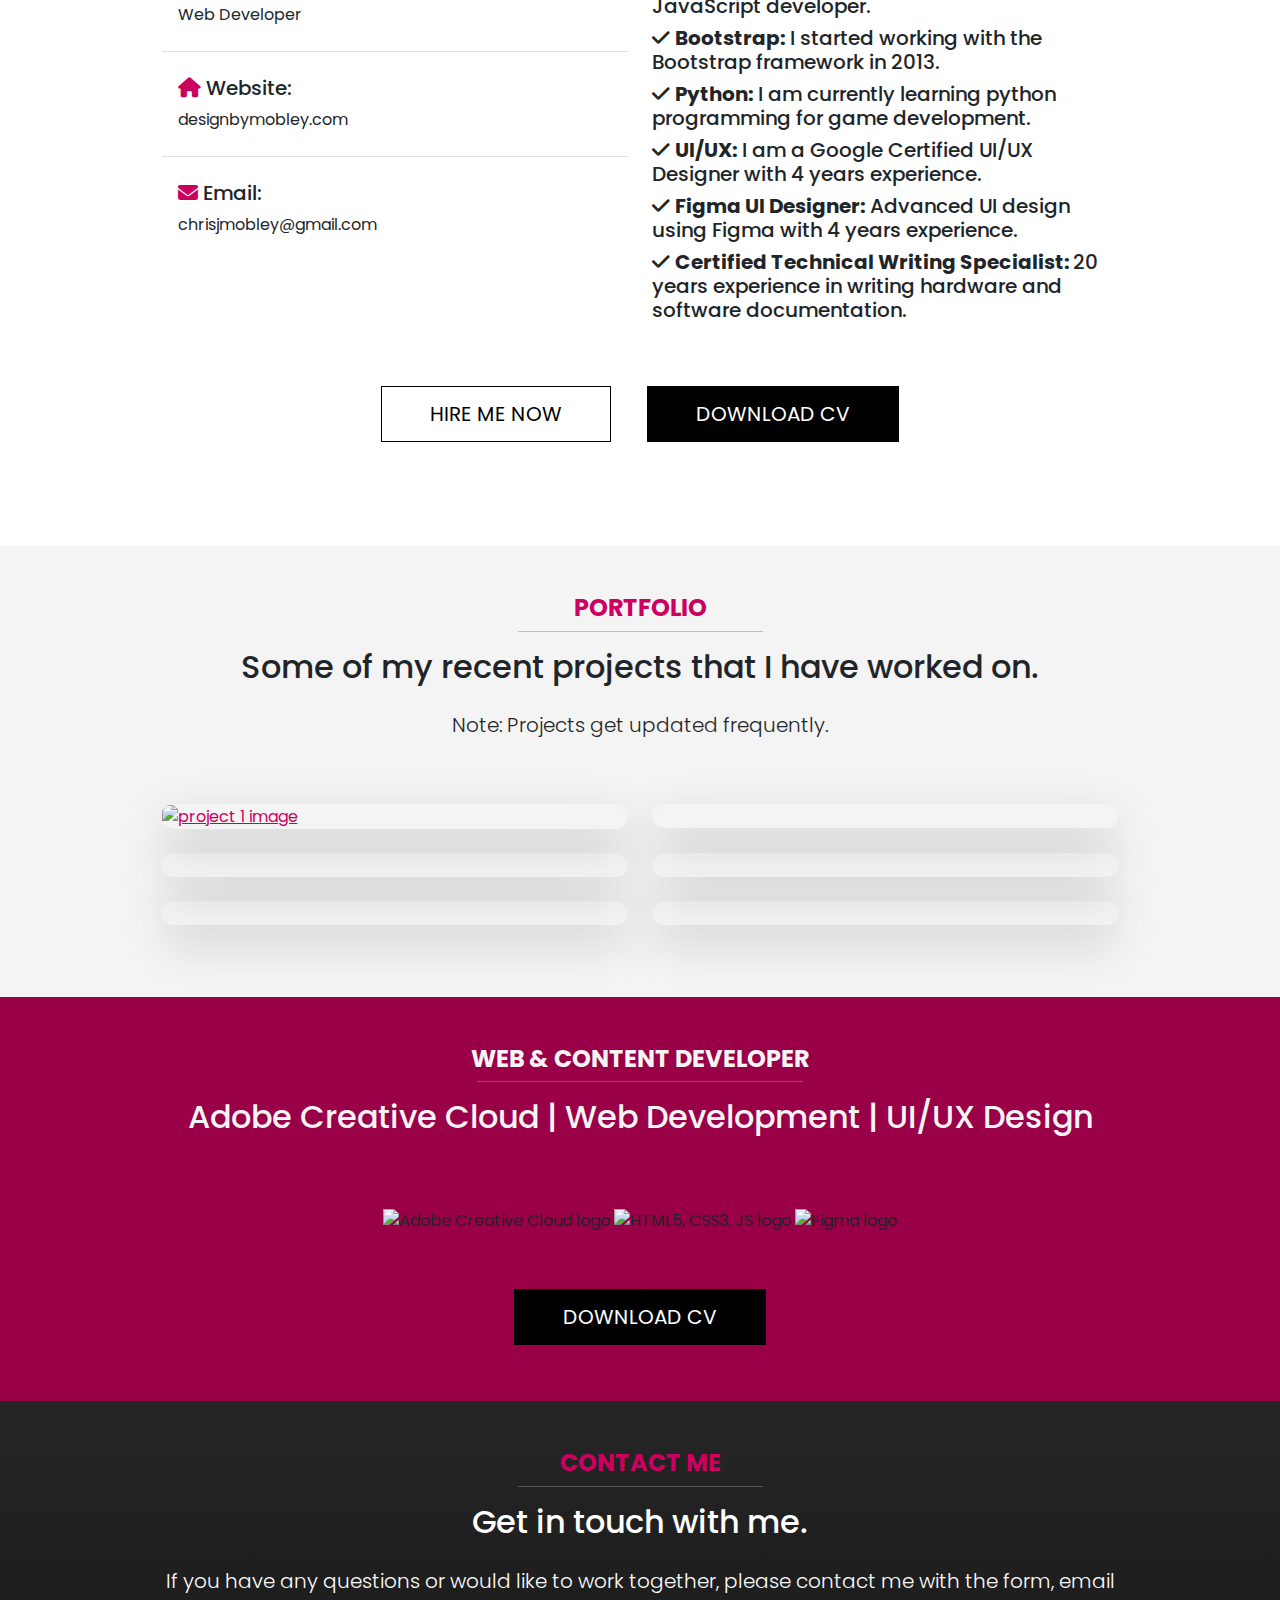
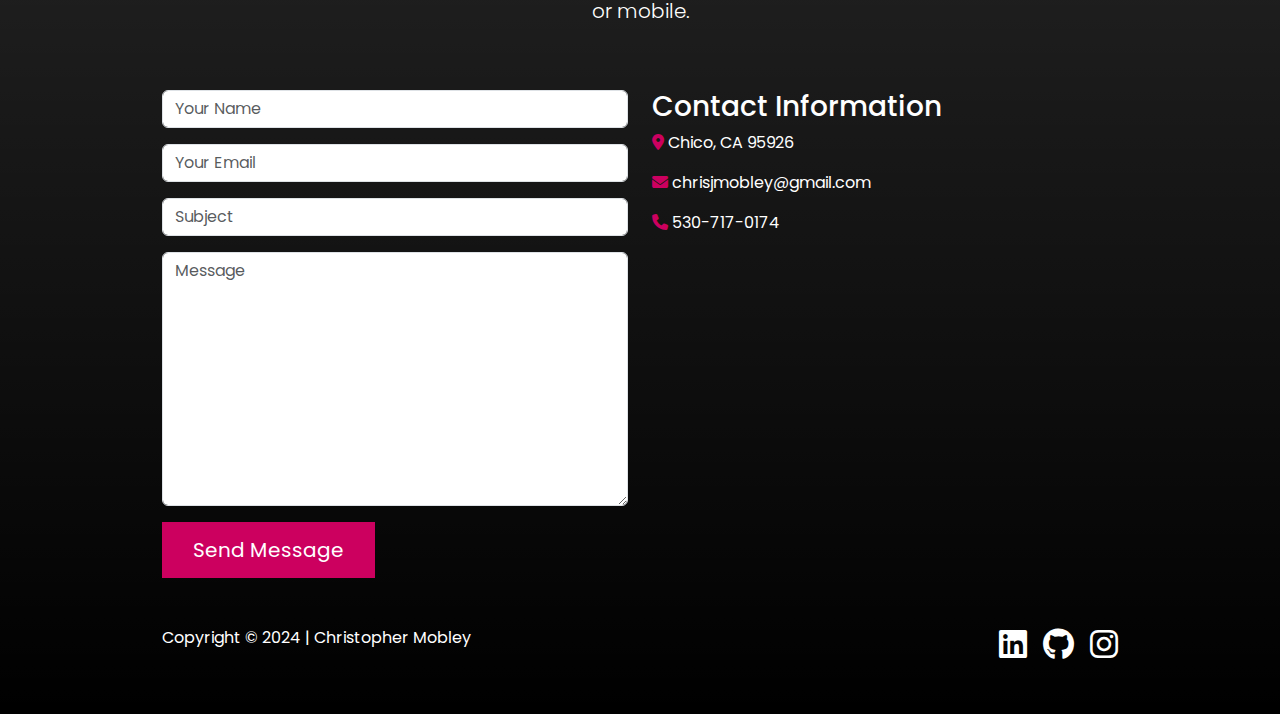
==== commit 068bab6e: "index.html updates" ====
--- a/index.html
+++ b/index.html
@@ -43,13 +43,13 @@
           </div>
         </a>
         <div class="social d-flex gap-3 mt-4 position-absolute">
-          <a href="#">
+          <a href="https://linkedin.com/in/chrisjmobley/">
             <i class="fab fa-linkedin fa-3x text-white"></i>
           </a>
-          <a href="#">
+          <a href="https://github.com/cmobley001">
             <i class="fab fa-github fa-3x text-white"></i>
           </a>
-          <a href="#">
+          <a href="https://www.instagram.com/mobleyjchristopher/">
             <i class="fab fa-instagram fa-3x text-white"></i>
           </a>
         </div>
@@ -330,12 +330,16 @@
       </div>
     </section>
     <!-- contact -->
-    <section class="contact py-5">
+    <section class="contact text-bg-dark bg-gradient py-5">
       <div class="container">
         <div class="row text-center mb-5">
           <h4 class="text-uppercase text-primary fw-bold">Contact Me</h4>
           <hr class="w-25 mx-auto" />
           <h2 class="mb-4">Get in touch with me.</h2>
+          <p class="lead">
+            If you have any questions or would like to work together, please
+            contact me with the form, email or mobile.
+          </p>
         </div>
         <div class="row">
           <div class="col-md-6">
@@ -390,6 +394,23 @@
             </div>
           </div>
         </div>
+        <div class="d-flex mt-5">
+          <p class="flex-grow-1">Copyright &copy; 2024 | Christopher Mobley</p>
+          <div class="hstack gap-3">
+            <a target="_blank" href="https://linkedin.com/in/chrisjmobley/">
+              <i class="fab fa-linkedin fa-2x text-white"></i>
+            </a>
+            <a target="_blank" href="https://github.com/cmobley001">
+              <i class="fab fa-github fa-2x text-white"></i>
+            </a>
+            <a
+              target="_blank"
+              href="https://www.instagram.com/mobleyjchristopher/"
+            >
+              <i class="fab fa-instagram fa-2x text-white"></i>
+            </a>
+          </div>
+        </div>
       </div>
     </section>
   </body>
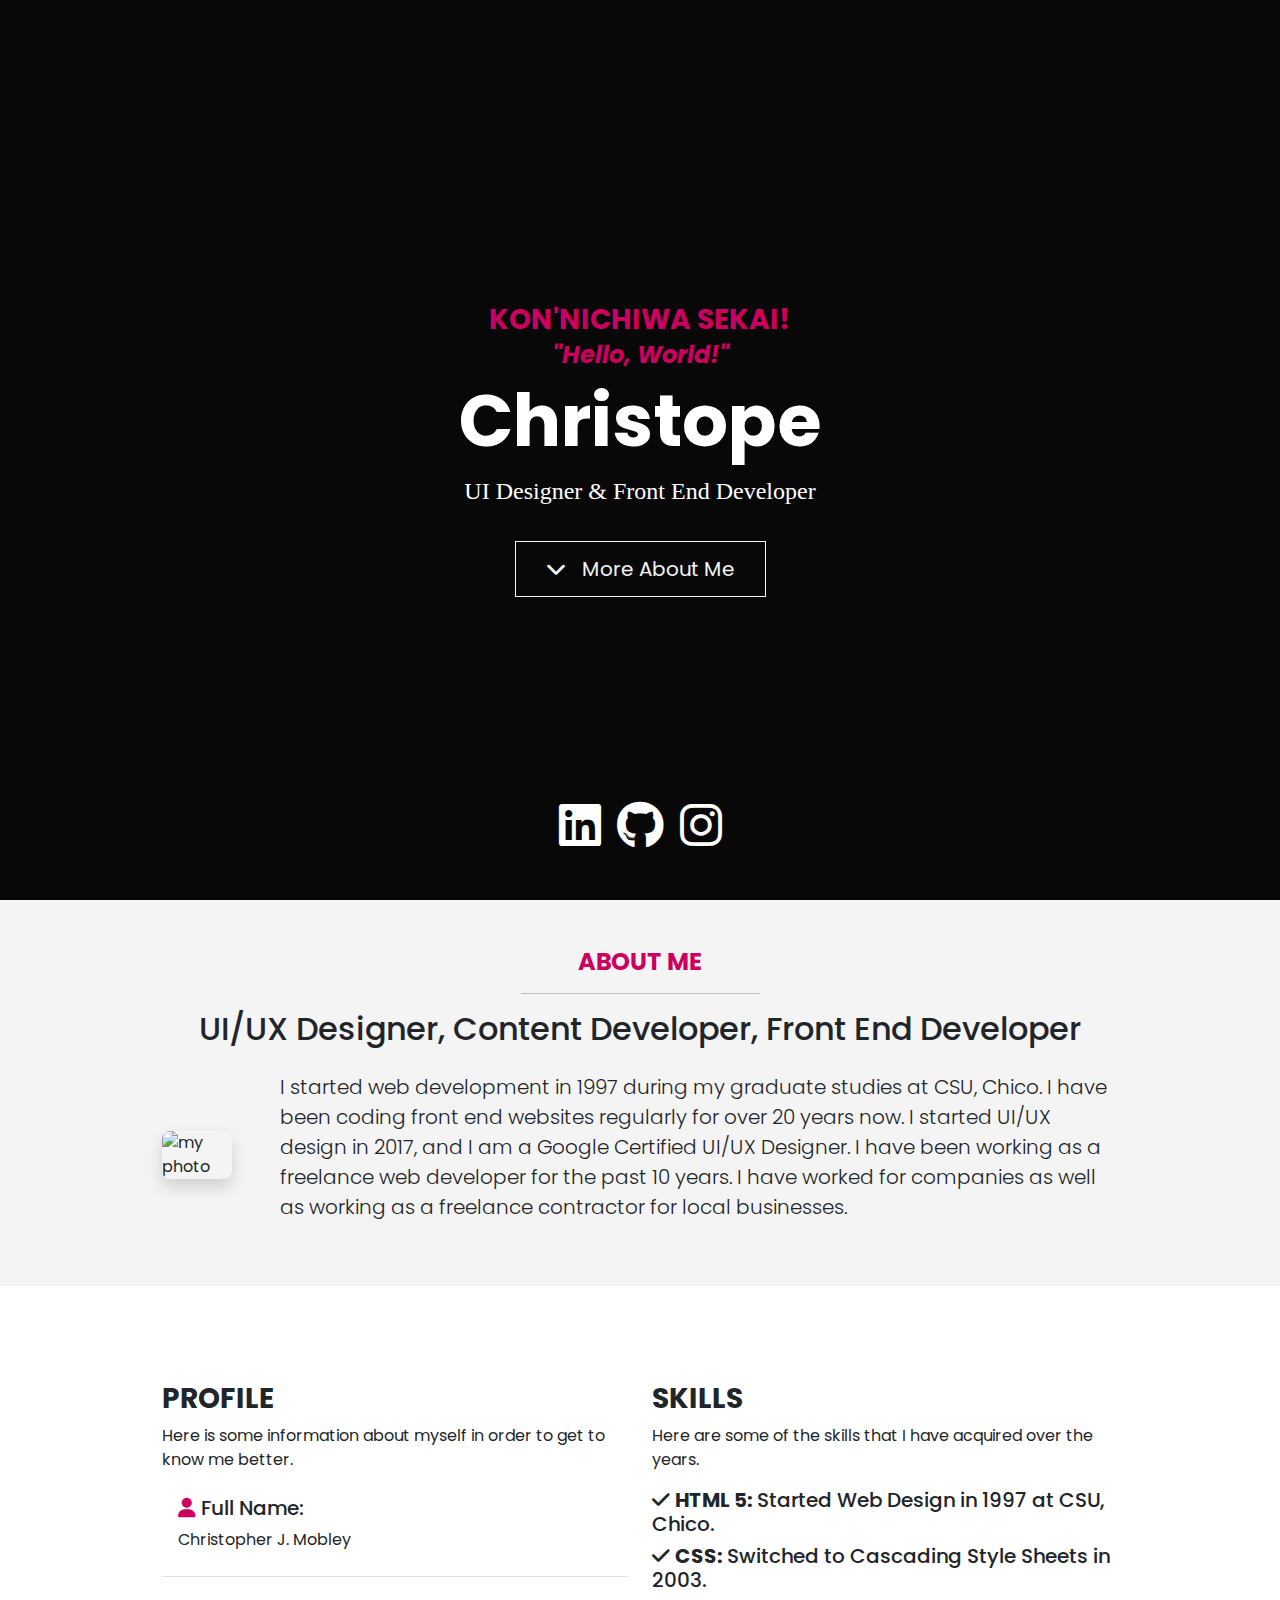
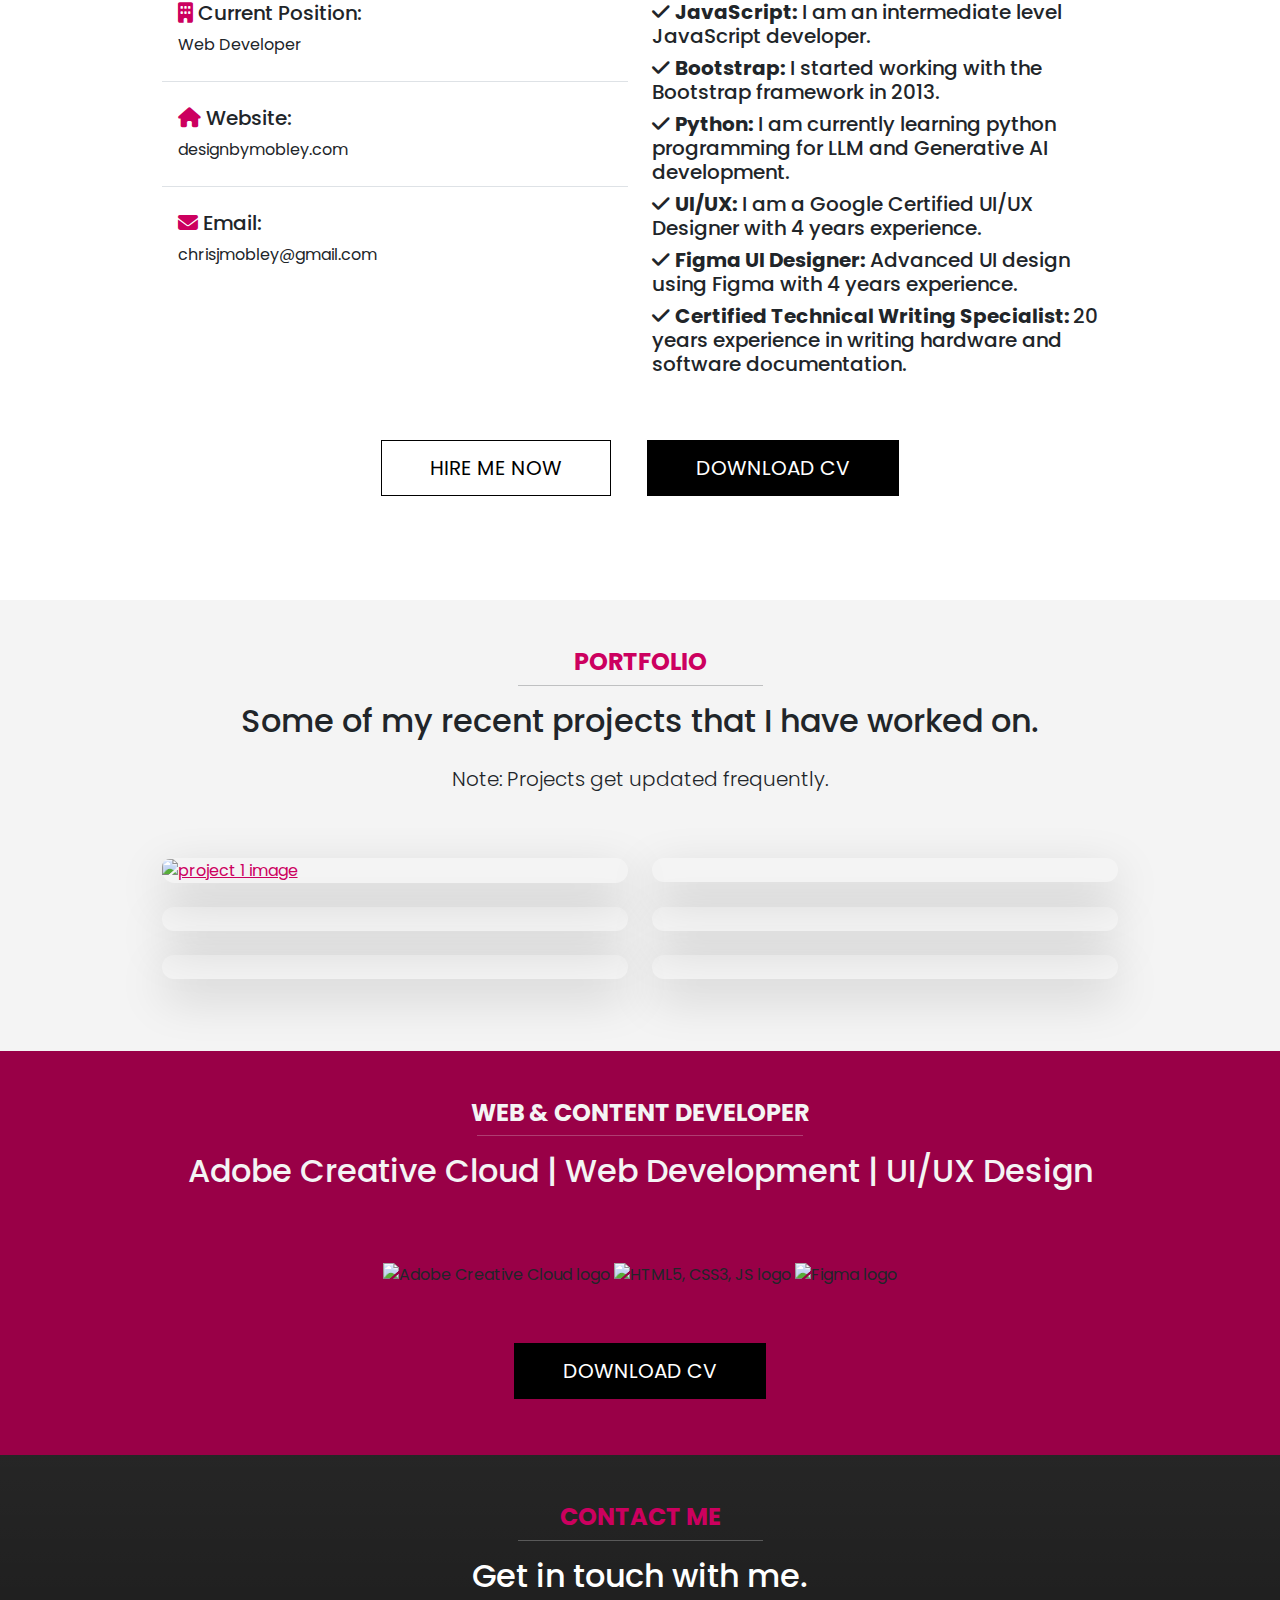
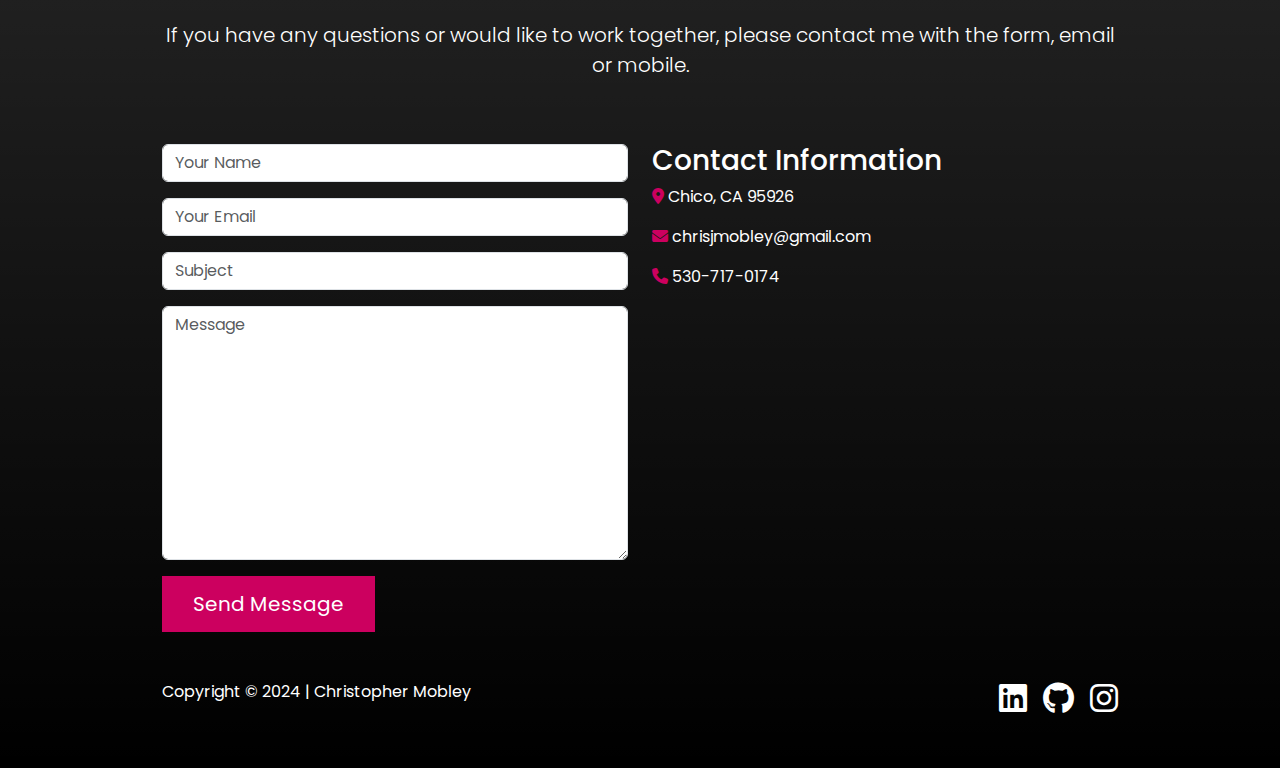
==== commit ffaf248b: "updated index.html copy" ====
--- a/index.html
+++ b/index.html
@@ -62,7 +62,7 @@
           <h4 class="fw-bold text-primary text-uppercase">About Me</h4>
           <hr class="w-25 mx-auto" />
           <h2 class="mb-4">
-            UI/UX Interactive Designer and Front End Developer
+            UI/UX Designer, Content Developer, Front End Developer
           </h2>
         </div>
         <!-- content area -->
@@ -73,11 +73,12 @@
             class="img-fluid about-img rounded-3 shadow"
           />
           <p class="lead">
-            I am a front end web developer and UI Designer. I started writing
-            code about 20 years ago. I started with Java and then moved to web
-            technologies like HTML, CSS, and JavaScript. I have worked for
-            companies as well as working as a freelance contractor for local
-            businesses.
+            I started web development in 1997 during my graduate studies at CSU,
+            Chico. I have been coding front end websites regularly for over 20
+            years now. I started UI/UX design in 2017, and I am a Google
+            Certified UI/UX Designer. I have been working as a freelance web
+            developer for the past 10 years. I have worked for companies as well
+            as working as a freelance contractor for local businesses.
           </p>
         </div>
       </div>
@@ -147,7 +148,7 @@
             <h5>
               <i class="fas fa-check"></i>
               <span class="fw-bold">Python:</span> I am currently learning
-              python programming for game development.
+              python programming for LLM and Generative AI development.
             </h5>
             <h5>
               <i class="fas fa-check"></i> <span class="fw-bold">UI/UX:</span> I
